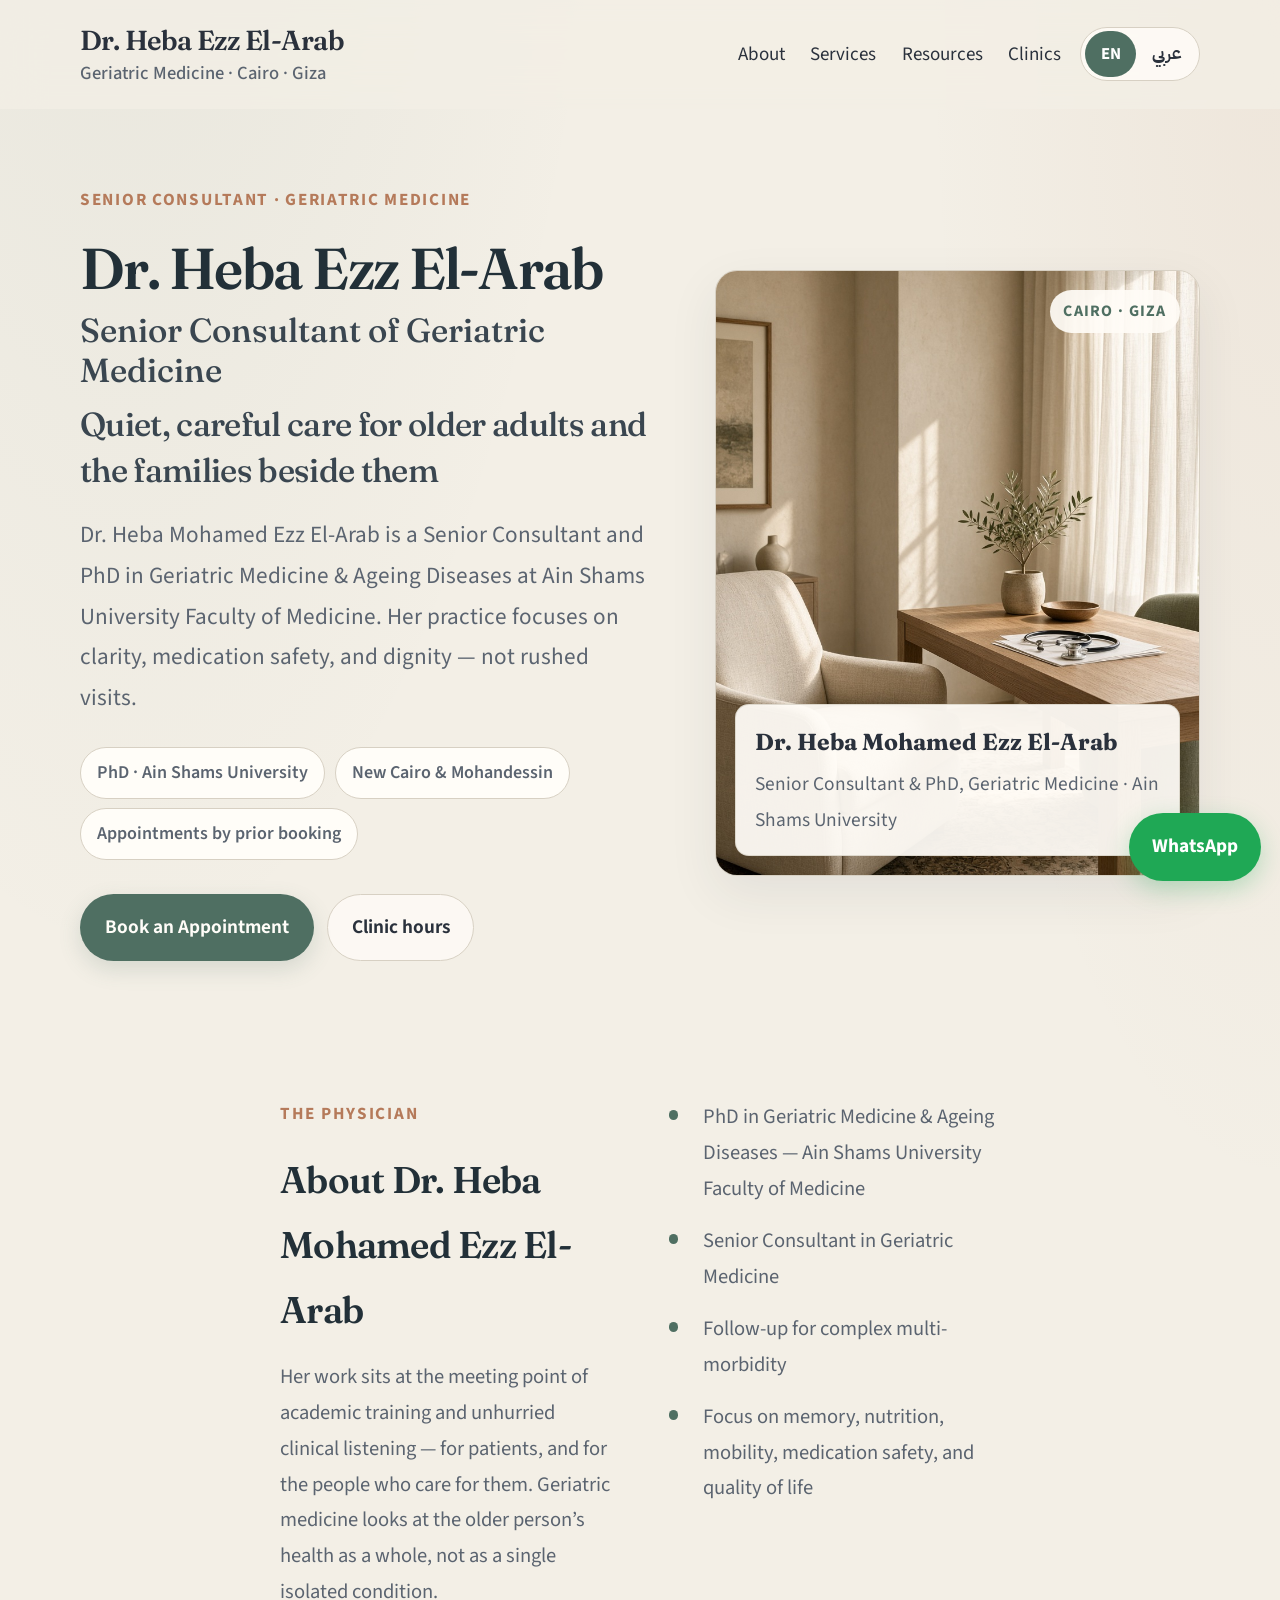
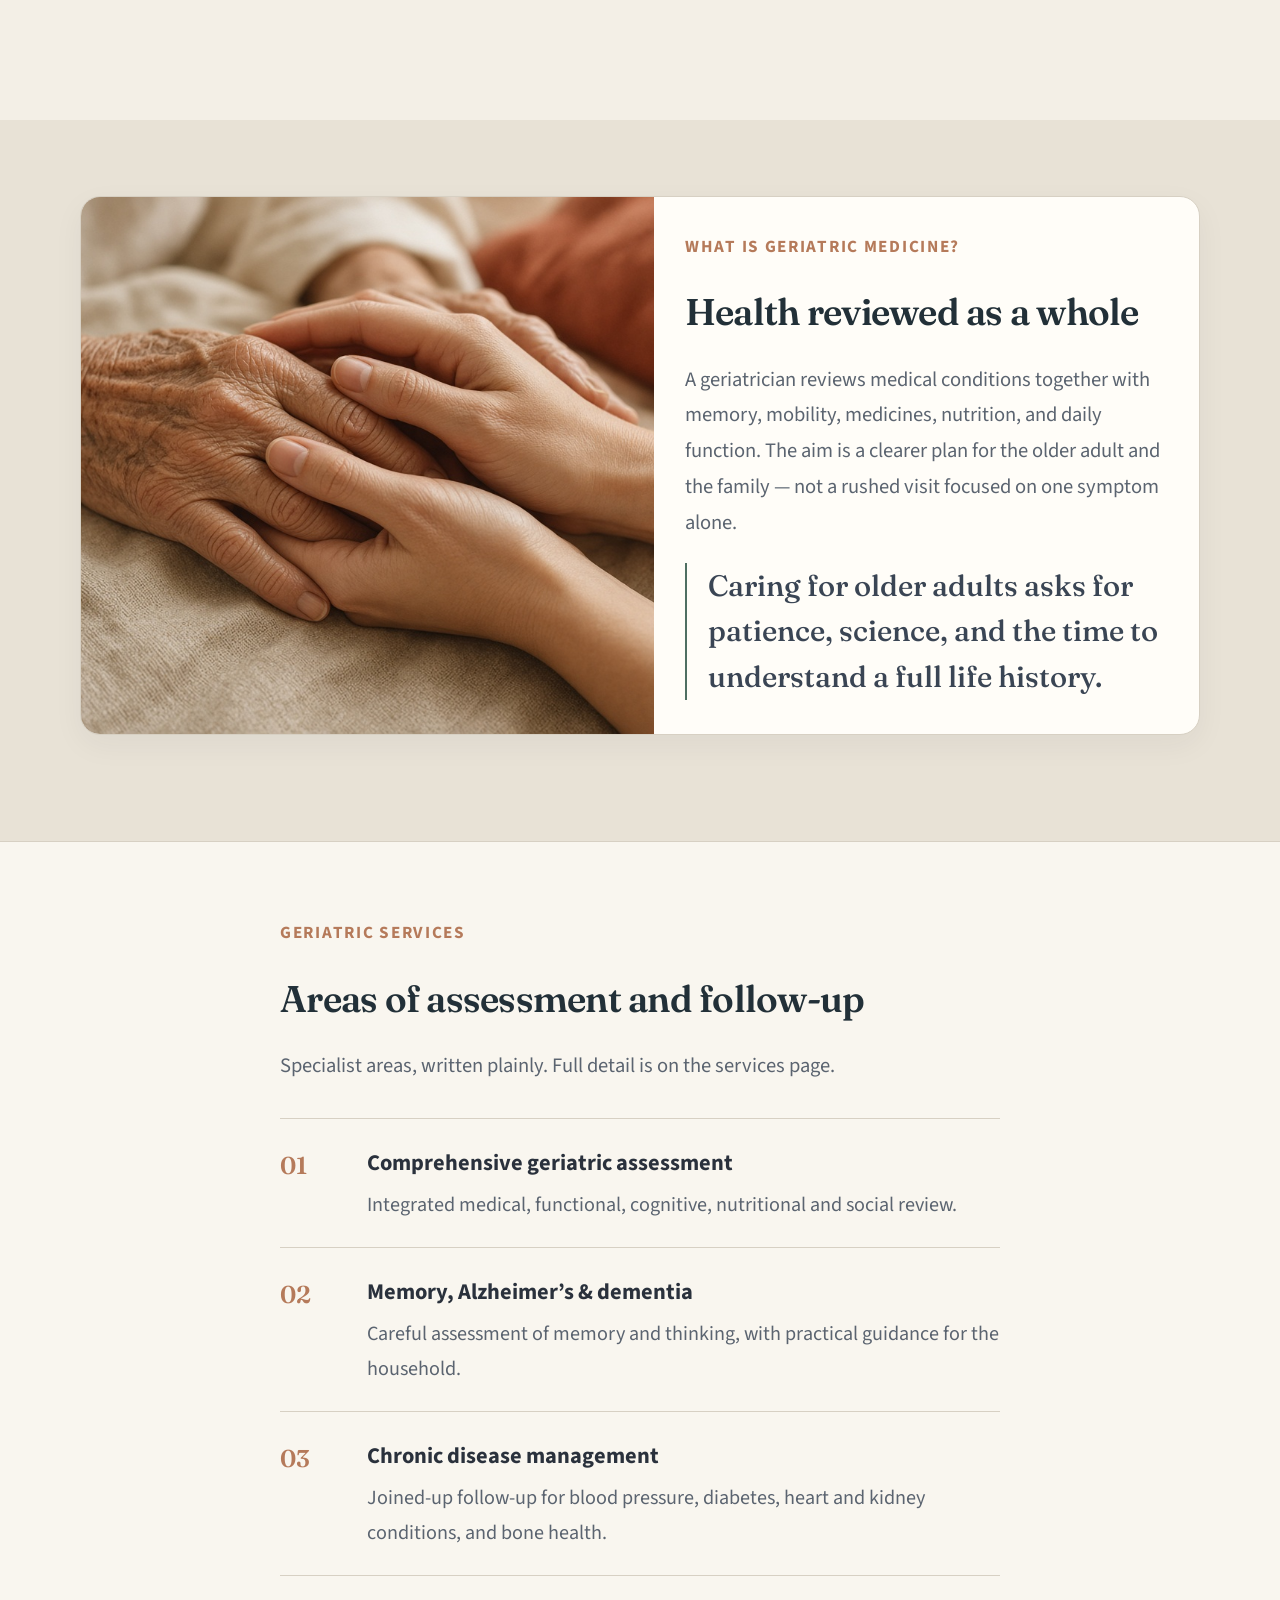
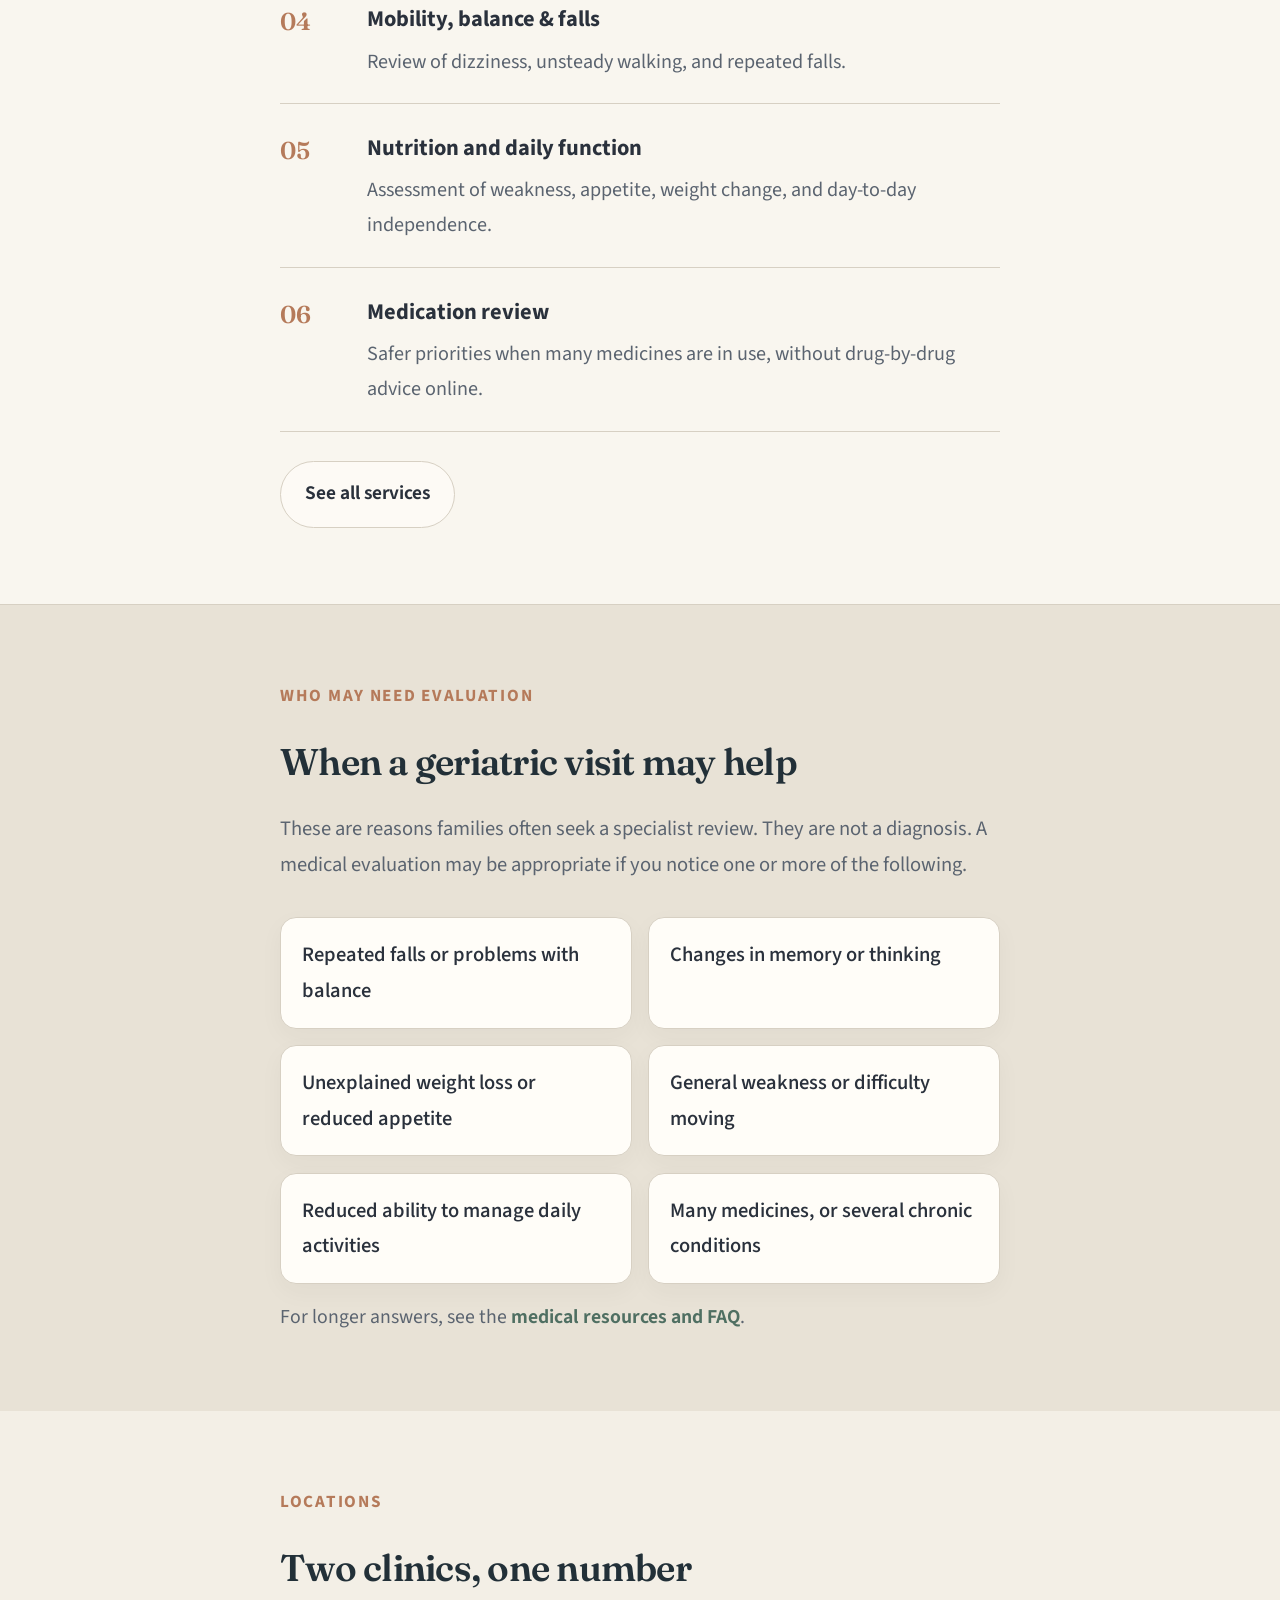
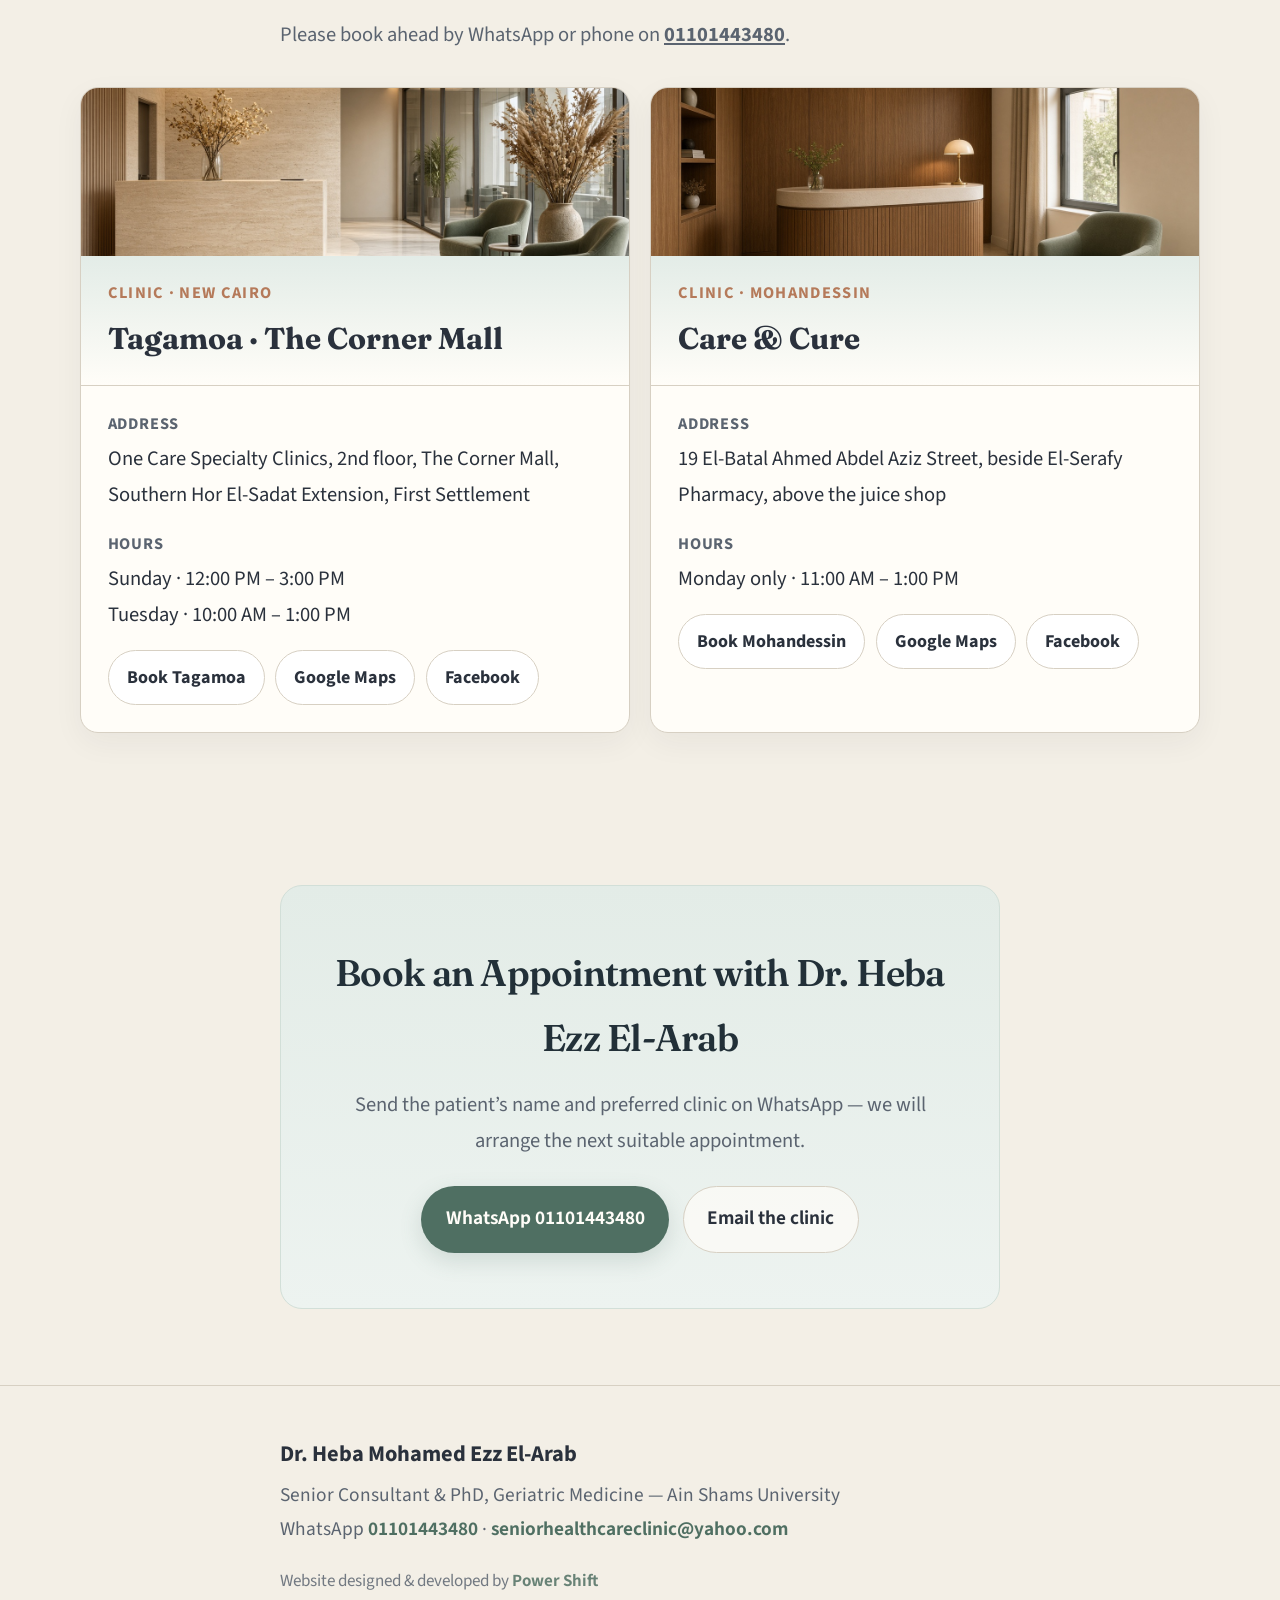
==== en/index.html @ 5fad713e "Publish the bilingual clinic site as six crawlable pages. Arabic and English now have separate URLs," ====
<!DOCTYPE html>
<html lang="en" dir="ltr">
<head>
  <meta charset="utf-8" />
  <meta name="viewport" content="width=device-width, initial-scale=1" />
  <meta name="theme-color" content="#F3EFE6" />
  <title>Dr. Heba Ezz El-Arab | Senior Consultant of Geriatric Medicine</title>
  <meta name="description" content="Dr. Heba Mohamed Ezz El-Arab, Senior Consultant and PhD in Geriatric Medicine, Ain Shams University. Appointments in New Cairo and Mohandessin." />
  <meta name="author" content="Dr. Heba Mohamed Ezz El-Arab" />
  <meta name="robots" content="index, follow, max-image-preview:large" />
  <link rel="canonical" href="https://www.drhebaezz.com/en/" />
  <link rel="alternate" hreflang="en" href="https://www.drhebaezz.com/en/" />
  <link rel="alternate" hreflang="ar" href="https://www.drhebaezz.com/ar/" />
  <link rel="alternate" hreflang="x-default" href="https://www.drhebaezz.com/ar/" />
  <link rel="icon" href="/favicon.svg" type="image/svg+xml" />
  <meta property="og:site_name" content="Dr. Heba Ezz El-Arab | Geriatric Medicine" />
  <meta property="og:title" content="Dr. Heba Ezz El-Arab | Senior Consultant of Geriatric Medicine" />
  <meta property="og:description" content="Senior Consultant of Geriatric Medicine. Clinics in New Cairo and Mohandessin. Book by WhatsApp." />
  <meta property="og:type" content="profile" />
  <meta property="og:url" content="https://www.drhebaezz.com/en/" />
  <meta property="og:image" content="https://www.drhebaezz.com/images/hero-consultation.jpg" />
  <meta property="og:image:alt" content="Consultation room, geriatric medicine clinic of Dr. Heba Ezz El-Arab" />
  <meta property="og:locale" content="en_GB" />
  <meta property="og:locale:alternate" content="ar_EG" />
  <meta name="twitter:card" content="summary_large_image" />
  <meta name="twitter:title" content="Dr. Heba Ezz El-Arab | Senior Consultant of Geriatric Medicine" />
  <meta name="twitter:description" content="Senior Consultant of Geriatric Medicine. Clinics in New Cairo and Mohandessin." />
  <meta name="twitter:image" content="https://www.drhebaezz.com/images/hero-consultation.jpg" />
  <link rel="preconnect" href="https://fonts.googleapis.com" />
  <link rel="preconnect" href="https://fonts.gstatic.com" crossorigin />
  <link href="https://fonts.googleapis.com/css2?family=Amiri:wght@400;700&family=Fraunces:opsz,wght@9..144,500;9..144,600&family=IBM+Plex+Sans+Arabic:wght@400;500;600;700&family=Source+Sans+3:wght@400;500;600;700&display=swap" rel="stylesheet" />
  <link rel="stylesheet" href="/css/styles.css" />
  <script type="application/ld+json">
  {
    "@context": "https://schema.org",
    "@graph": [
      {
        "@type": "WebSite",
        "@id": "https://www.drhebaezz.com/#website",
        "url": "https://www.drhebaezz.com/en/",
        "name": "Dr. Heba Mohamed Ezz El-Arab",
        "inLanguage": "en",
        "description": "Official website of Dr. Heba Mohamed Ezz El-Arab, Senior Consultant in Geriatric Medicine."
      },
      {
        "@type": ["Person", "Physician"],
        "@id": "https://www.drhebaezz.com/#physician",
        "url": "https://www.drhebaezz.com/en/",
        "name": "Dr. Heba Mohamed Ezz El-Arab",
        "alternateName": ["Dr. Heba Ezz El-Arab", "د. هبة محمد عز العرب"],
        "honorificPrefix": "Dr.",
        "jobTitle": "Senior Consultant in Geriatric Medicine",
        "medicalSpecialty": "http://schema.org/Geriatric",
        "description": "Senior Consultant and PhD in Geriatric Medicine and Ageing Diseases, Ain Shams University Faculty of Medicine.",
        "email": "seniorhealthcareclinic@yahoo.com",
        "telephone": "+201101443480",
        "image": "https://www.drhebaezz.com/images/hero-consultation.jpg",
        "sameAs": ["https://www.facebook.com/share/1HqYyXqe9i/"],
        "alumniOf": { "@type": "CollegeOrUniversity", "name": "Ain Shams University Faculty of Medicine" },
        "worksFor": { "@id": "https://www.drhebaezz.com/#clinic" }
      },
      {
        "@type": "MedicalClinic",
        "@id": "https://www.drhebaezz.com/#clinic",
        "url": "https://www.drhebaezz.com/en/",
        "name": "Dr. Heba Mohamed Ezz El-Arab — Geriatric Medicine",
        "medicalSpecialty": "http://schema.org/Geriatric",
        "email": "seniorhealthcareclinic@yahoo.com",
        "telephone": "+201101443480",
        "image": "https://www.drhebaezz.com/images/hero-consultation.jpg",
        "employee": { "@id": "https://www.drhebaezz.com/#physician" },
        "address": [
          {
            "@type": "PostalAddress",
            "streetAddress": "One Care Specialty Clinics, 2nd floor, The Corner Mall, Southern Hor El-Sadat Extension, First Settlement",
            "addressLocality": "New Cairo",
            "addressRegion": "Cairo",
            "addressCountry": "EG"
          },
          {
            "@type": "PostalAddress",
            "streetAddress": "19 El-Batal Ahmed Abdel Aziz Street",
            "addressLocality": "Mohandessin",
            "addressRegion": "Giza",
            "addressCountry": "EG"
          }
        ]
      }
    ]
  }
  </script>
</head>
<body>
  <a class="skip" href="#main">Skip to content</a>

  <header class="top">
    <div class="wrap top-inner">
      <a class="logo" href="/en/">
        <strong class="logo-en">Dr. Heba Ezz El-Arab</strong>
        <span class="logo-sub logo-sub-en">Geriatric Medicine · Cairo · Giza</span>
      </a>
      <nav class="nav" id="site-nav" aria-label="Primary">
        <a href="/en/#about">About</a>
        <a href="/en/services/">Services</a>
        <a href="/en/resources/">Resources</a>
        <a href="/en/#clinics">Clinics</a>
      </nav>
      <div class="header-tools">
        <div class="lang-switch" role="navigation" aria-label="Language">
          <a href="/en/" hreflang="en" aria-current="page">EN</a>
          <a href="/ar/" hreflang="ar">عربي</a>
        </div>
        <button class="nav-toggle" type="button" aria-expanded="false" aria-controls="site-nav" aria-label="Menu">
          <span></span>
        </button>
      </div>
    </div>
  </header>

  <main id="main">
    <section class="hero" id="top">
      <div class="wrap hero-grid">
        <div class="hero-copy">
          <p class="kicker">Senior Consultant · Geriatric Medicine</p>
          <h1>Dr. Heba Ezz El-Arab<span class="h1-sub">Senior Consultant of Geriatric Medicine</span></h1>
          <p class="hero-tagline">Quiet, careful care for older adults and the families beside them</p>
          <p class="lead">Dr. Heba Mohamed Ezz El-Arab is a Senior Consultant and PhD in Geriatric Medicine &amp; Ageing Diseases at Ain Shams University Faculty of Medicine. Her practice focuses on clarity, medication safety, and dignity — not rushed visits.</p>
          <ul class="hero-meta">
            <li>PhD · Ain Shams University</li>
            <li>New Cairo &amp; Mohandessin</li>
            <li>Appointments by prior booking</li>
          </ul>
          <div class="actions">
            <a class="btn btn-primary" href="https://wa.me/201101443480" target="_blank" rel="noopener">Book an Appointment</a>
            <a class="btn btn-secondary" href="/en/#clinics">Clinic hours</a>
          </div>
        </div>
        <figure class="hero-photo">
          <img src="/images/hero-consultation.jpg" width="900" height="1200" alt="Quiet consultation room at a geriatric medicine clinic" />
          <span class="photo-badge">Cairo · Giza</span>
          <figcaption>
            <strong>Dr. Heba Mohamed Ezz El-Arab</strong>
            <span>Senior Consultant &amp; PhD, Geriatric Medicine · Ain Shams University</span>
          </figcaption>
        </figure>
      </div>
    </section>

    <section id="about">
      <div class="narrow split">
        <div>
          <p class="kicker">The physician</p>
          <h2>About Dr. Heba Mohamed Ezz El-Arab</h2>
          <p class="intro">Her work sits at the meeting point of academic training and unhurried clinical listening — for patients, and for the people who care for them. Geriatric medicine looks at the older person’s health as a whole, not as a single isolated condition.</p>
        </div>
        <ul class="list-check">
          <li>PhD in Geriatric Medicine &amp; Ageing Diseases — Ain Shams University Faculty of Medicine</li>
          <li>Senior Consultant in Geriatric Medicine</li>
          <li>Follow-up for complex multi-morbidity</li>
          <li>Focus on memory, nutrition, mobility, medication safety, and quality of life</li>
        </ul>
      </div>
    </section>

    <section class="band" id="what-is">
      <div class="wrap">
        <div class="moment">
          <img src="/images/care-hands.jpg" width="1280" height="720" alt="An older adult’s hands held in care" />
          <div class="moment-copy">
            <p class="kicker">What is Geriatric Medicine?</p>
            <h2>Health reviewed as a whole</h2>
            <p class="intro">A geriatrician reviews medical conditions together with memory, mobility, medicines, nutrition, and daily function. The aim is a clearer plan for the older adult and the family — not a rushed visit focused on one symptom alone.</p>
            <p class="pull">Caring for older adults asks for patience, science, and the time to understand a full life history.</p>
          </div>
        </div>
      </div>
    </section>

    <section class="paper-band" id="services">
      <div class="narrow">
        <p class="kicker">Geriatric services</p>
        <h2>Areas of assessment and follow-up</h2>
        <p class="intro">Specialist areas, written plainly. Full detail is on the services page.</p>
        <div class="services">
          <a class="svc svc-link" href="/en/services/#assessment">
            <div class="svc-n">01</div>
            <div>
              <h3>Comprehensive geriatric assessment</h3>
              <p>Integrated medical, functional, cognitive, nutritional and social review.</p>
            </div>
          </a>
          <a class="svc svc-link" href="/en/services/#memory">
            <div class="svc-n">02</div>
            <div>
              <h3>Memory, Alzheimer’s &amp; dementia</h3>
              <p>Careful assessment of memory and thinking, with practical guidance for the household.</p>
            </div>
          </a>
          <a class="svc svc-link" href="/en/services/#chronic">
            <div class="svc-n">03</div>
            <div>
              <h3>Chronic disease management</h3>
              <p>Joined-up follow-up for blood pressure, diabetes, heart and kidney conditions, and bone health.</p>
            </div>
          </a>
          <a class="svc svc-link" href="/en/services/#falls">
            <div class="svc-n">04</div>
            <div>
              <h3>Mobility, balance &amp; falls</h3>
              <p>Review of dizziness, unsteady walking, and repeated falls.</p>
            </div>
          </a>
          <a class="svc svc-link" href="/en/services/#nutrition">
            <div class="svc-n">05</div>
            <div>
              <h3>Nutrition and daily function</h3>
              <p>Assessment of weakness, appetite, weight change, and day-to-day independence.</p>
            </div>
          </a>
          <a class="svc svc-link" href="/en/services/#medication">
            <div class="svc-n">06</div>
            <div>
              <h3>Medication review</h3>
              <p>Safer priorities when many medicines are in use, without drug-by-drug advice online.</p>
            </div>
          </a>
        </div>
        <div class="actions" style="margin-top:1.5rem">
          <a class="btn btn-secondary" href="/en/services/">See all services</a>
        </div>
      </div>
    </section>

    <section class="band" id="who">
      <div class="narrow">
        <p class="kicker">Who may need evaluation</p>
        <h2>When a geriatric visit may help</h2>
        <p class="intro">These are reasons families often seek a specialist review. They are not a diagnosis. A medical evaluation may be appropriate if you notice one or more of the following.</p>
        <div class="signs">
          <div class="sign">Repeated falls or problems with balance</div>
          <div class="sign">Changes in memory or thinking</div>
          <div class="sign">Unexplained weight loss or reduced appetite</div>
          <div class="sign">General weakness or difficulty moving</div>
          <div class="sign">Reduced ability to manage daily activities</div>
          <div class="sign">Many medicines, or several chronic conditions</div>
        </div>
        <p class="inline-note">For longer answers, see the <a href="/en/resources/">medical resources and FAQ</a>.</p>
      </div>
    </section>

    <section id="clinics">
      <div class="wrap">
        <div class="narrow" style="margin-bottom:1.75rem">
          <p class="kicker">Locations</p>
          <h2>Two clinics, one number</h2>
          <p class="intro">Please book ahead by WhatsApp or phone on <strong><a href="tel:+201101443480">01101443480</a></strong>.</p>
        </div>
        <div class="clinics">
          <article class="clinic">
            <div class="clinic-photo">
              <img src="/images/clinic-newcairo.jpg" width="1280" height="720" alt="New Cairo clinic interior" />
            </div>
            <div class="clinic-head">
              <p class="where">Clinic · New Cairo</p>
              <h3>Tagamoa · The Corner Mall</h3>
            </div>
            <div class="clinic-body">
              <p class="label">Address</p>
              <p class="val">One Care Specialty Clinics, 2nd floor, The Corner Mall, Southern Hor El-Sadat Extension, First Settlement</p>
              <p class="label">Hours</p>
              <p class="val">Sunday · 12:00 PM – 3:00 PM<br>Tuesday · 10:00 AM – 1:00 PM</p>
              <div class="clinic-links">
                <a href="https://wa.me/201101443480?text=Hello%20Dr.%20Heba%2C%20I%20would%20like%20to%20book%20at%20the%20Tagamoa%20clinic." target="_blank" rel="noopener">Book Tagamoa</a>
                <a href="https://maps.app.goo.gl/hovAf8HHcQadCJvp6?g_st=awb" target="_blank" rel="noopener">Google Maps</a>
                <a href="https://www.facebook.com/share/1HqYyXqe9i/" target="_blank" rel="noopener">Facebook</a>
              </div>
            </div>
          </article>
          <article class="clinic">
            <div class="clinic-photo">
              <img src="/images/clinic-mohandessin.jpg" width="1280" height="720" alt="Mohandessin clinic interior" />
            </div>
            <div class="clinic-head">
              <p class="where">Clinic · Mohandessin</p>
              <h3>Care &amp; Cure</h3>
            </div>
            <div class="clinic-body">
              <p class="label">Address</p>
              <p class="val">19 El-Batal Ahmed Abdel Aziz Street, beside El-Serafy Pharmacy, above the juice shop</p>
              <p class="label">Hours</p>
              <p class="val">Monday only · 11:00 AM – 1:00 PM</p>
              <div class="clinic-links">
                <a href="https://wa.me/201101443480?text=Hello%20Dr.%20Heba%2C%20I%20would%20like%20to%20book%20at%20the%20Mohandessin%20clinic." target="_blank" rel="noopener">Book Mohandessin</a>
                <a href="https://maps.app.goo.gl/E9ochEvF8QmbEfkg7?g_st=awb" target="_blank" rel="noopener">Google Maps</a>
                <a href="https://www.facebook.com/share/1HqYyXqe9i/" target="_blank" rel="noopener">Facebook</a>
              </div>
            </div>
          </article>
        </div>
      </div>
    </section>

    <section>
      <div class="narrow">
        <div class="cta">
          <h2>Book an Appointment with Dr. Heba Ezz El-Arab</h2>
          <p>Send the patient’s name and preferred clinic on WhatsApp — we will arrange the next suitable appointment.</p>
          <div class="actions">
            <a class="btn btn-primary" href="https://wa.me/201101443480" target="_blank" rel="noopener">WhatsApp 01101443480</a>
            <a class="btn btn-secondary" href="mailto:seniorhealthcareclinic@yahoo.com">Email the clinic</a>
          </div>
        </div>
      </div>
    </section>
  </main>

  <footer class="footer">
    <div class="narrow">
      <strong>Dr. Heba Mohamed Ezz El-Arab</strong>
      <span>Senior Consultant &amp; PhD, Geriatric Medicine — Ain Shams University</span><br />
      WhatsApp <a href="tel:+201101443480">01101443480</a>
      · <a href="mailto:seniorhealthcareclinic@yahoo.com">seniorhealthcareclinic@yahoo.com</a>
      <p class="ps">Website designed &amp; developed by <a href="https://www.powershift.space" target="_blank" rel="noopener">Power Shift</a></p>
    </div>
  </footer>

  <a class="wa" href="https://wa.me/201101443480" target="_blank" rel="noopener">WhatsApp</a>
  <script src="/js/site.js"></script>
</body>
</html>
---- css/styles.css ----
:root {
  --bg: #f3efe6;
  --bg-2: #e8e2d6;
  --paper: #fffdf8;
  --ink: #2a313c;
  --muted: #5b6470;
  --line: #d7d0c3;
  --accent: #4f6f62;
  --accent-deep: #3d5850;
  --accent-soft: #e3ece7;
  --warm: #b57a5a;
  --warm-soft: #f3e6dc;
  --shadow: 0 18px 50px rgba(42, 49, 60, 0.08);
  --max: 720px;
  --wide: 1120px;
  --font: "Source Sans 3", "IBM Plex Sans Arabic", system-ui, sans-serif;
  --serif: "Fraunces", "Amiri", Georgia, serif;
  --radius: 22px;
}

html[lang="ar"] {
  --font: "IBM Plex Sans Arabic", "Source Sans 3", system-ui, sans-serif;
  --serif: "Amiri", "Fraunces", Georgia, serif;
}

*,
*::before,
*::after { box-sizing: border-box; }

html {
  scroll-behavior: smooth;
  scroll-padding-top: 108px;
  font-size: 118.75%;
}

@media (prefers-reduced-motion: reduce) {
  html { scroll-behavior: auto; }
  *, *::before, *::after {
    animation: none !important;
    transition: none !important;
  }
}

:focus-visible {
  outline: 3px solid var(--warm);
  outline-offset: 3px;
}

body {
  margin: 0;
  font-family: var(--font);
  color: var(--ink);
  background:
    radial-gradient(ellipse 80% 50% at 10% -10%, rgba(79, 111, 98, 0.09), transparent 50%),
    radial-gradient(ellipse 60% 40% at 100% 0%, rgba(181, 122, 90, 0.08), transparent 46%),
    var(--bg);
  line-height: 1.75;
  font-size: 1.08rem;
  -webkit-font-smoothing: antialiased;
}

html[dir="rtl"] body { text-align: right; }

a { color: inherit; }
img { max-width: 100%; display: block; }
button, summary { font: inherit; }

.skip {
  position: absolute;
  inset-inline-start: 1rem;
  top: -4rem;
  z-index: 80;
  background: var(--accent);
  color: var(--paper);
  padding: 0.7rem 1rem;
  border-radius: 999px;
  text-decoration: none;
}
.skip:focus { top: 1rem; }

.wrap {
  width: min(var(--wide), calc(100% - 2.5rem));
  margin-inline: auto;
}
.narrow {
  width: min(var(--max), calc(100% - 2.5rem));
  margin-inline: auto;
}

html[dir="ltr"] .t-ar,
html[dir="rtl"] .t-en { display: none !important; }

.top {
  position: sticky;
  top: 0;
  z-index: 40;
  background: rgba(243, 239, 230, 0.78);
  backdrop-filter: blur(20px) saturate(1.2);
  border-bottom: 1px solid transparent;
  transition: background 0.25s ease, border-color 0.25s ease, box-shadow 0.25s ease;
}
.top.is-scrolled {
  background: rgba(243, 239, 230, 0.94);
  border-bottom-color: rgba(79, 111, 98, 0.16);
  box-shadow: 0 10px 30px rgba(42, 49, 60, 0.06);
}

.top-inner {
  display: flex;
  align-items: center;
  gap: 1rem;
  min-height: 5.7rem;
  padding-block: 0.7rem;
}

.logo {
  display: flex;
  flex-direction: column;
  justify-content: center;
  align-items: flex-start;
  gap: 0.08rem;
  text-decoration: none;
  min-width: 0;
  flex: 1 1 auto;
  line-height: 1.2;
  text-align: start;
}

.logo-en,
.logo-ar,
.logo-sub {
  display: block;
  white-space: nowrap;
  overflow: hidden;
  text-overflow: ellipsis;
  max-width: 100%;
}

.logo-en {
  order: 1;
  font-family: "Fraunces", Georgia, serif;
  font-size: clamp(1.16rem, 2.15vw, 1.52rem);
  font-weight: 600;
  letter-spacing: -0.02em;
  color: var(--ink);
}

.logo-ar {
  order: 2;
  font-family: "Amiri", Georgia, serif;
  font-size: clamp(1.26rem, 2.35vw, 1.66rem);
  font-weight: 700;
  letter-spacing: 0;
  line-height: 1.35;
  color: var(--ink);
}

.logo-sub {
  color: var(--muted);
  font-weight: 500;
}

.logo-sub-en {
  order: 3;
  font-family: "Source Sans 3", system-ui, sans-serif;
  font-size: clamp(0.84rem, 1.45vw, 0.98rem);
  margin-top: 0.18rem;
}

.logo-sub-ar {
  order: 4;
  font-family: "IBM Plex Sans Arabic", "Source Sans 3", system-ui, sans-serif;
  font-size: clamp(0.88rem, 1.5vw, 1.02rem);
  line-height: 1.45;
}

.nav {
  display: flex;
  align-items: center;
  gap: 1.35rem;
  margin-inline-start: auto;
}

.nav a {
  position: relative;
  text-decoration: none;
  font-size: 1rem;
  padding-block: 0.2rem;
  transition: color 0.22s ease;
}
.nav a::after {
  content: "";
  position: absolute;
  inset-inline: 0;
  bottom: -0.35rem;
  height: 2px;
  background: var(--accent);
  transform: scaleX(0);
  transform-origin: center;
  transition: transform 0.22s ease;
}
.nav a:hover,
.nav a:focus-visible { color: var(--ink); }
.nav a:hover::after,
.nav a:focus-visible::after { transform: scaleX(1); }

.header-tools {
  display: flex;
  align-items: center;
  gap: 0.65rem;
  flex-shrink: 0;
}

.lang-switch {
  display: flex;
  gap: 0.15rem;
  padding: 0.18rem;
  border: 1px solid var(--line);
  background: rgba(255, 253, 248, 0.8);
  border-radius: 999px;
}

.lang-switch a,
.lang-switch button {
  border: 0;
  background: transparent;
  color: var(--ink);
  border-radius: 999px;
  min-width: 2.7rem;
  min-height: 2.4rem;
  padding: 0.35rem 0.7rem;
  font-weight: 700;
  font-size: 0.88rem;
  cursor: pointer;
  text-decoration: none;
  display: inline-flex;
  align-items: center;
  justify-content: center;
  transition: background 0.2s ease, color 0.2s ease, transform 0.2s ease;
}

.lang-switch a[aria-current="page"],
.lang-switch button[aria-pressed="true"] {
  background: var(--accent);
  color: white;
}

.nav a.is-current { color: var(--accent-deep); }
.nav a.is-current::after { transform: scaleX(1); }

.book,
.btn {
  display: inline-flex;
  align-items: center;
  justify-content: center;
  text-decoration: none;
  font-weight: 650;
  font-size: 1.02rem;
  padding: 0.82rem 1.25rem;
  border-radius: 999px;
  border: 1px solid transparent;
  min-height: 48px;
  transition: transform 0.22s ease, background 0.22s ease, box-shadow 0.22s ease, border-color 0.22s ease;
}

.book,
.btn-primary {
  background: var(--accent);
  color: var(--paper);
  box-shadow: 0 8px 22px rgba(79, 111, 98, 0.18);
}
.book:hover,
.btn-primary:hover {
  background: var(--accent-deep);
  transform: translateY(-2px);
  box-shadow: 0 12px 28px rgba(79, 111, 98, 0.22);
}

.btn-secondary {
  background: rgba(255, 253, 248, 0.7);
  color: var(--ink);
  border-color: var(--line);
}
.btn-secondary:hover {
  border-color: var(--accent);
  transform: translateY(-2px);
}

.nav-toggle {
  display: none;
  width: 2.5rem;
  height: 2.5rem;
  border: 1px solid var(--line);
  border-radius: 10px;
  background: var(--paper);
  cursor: pointer;
  padding: 0;
}
.nav-toggle span,
.nav-toggle span::before,
.nav-toggle span::after {
  display: block;
  width: 1.05rem;
  height: 2px;
  background: var(--ink);
  margin-inline: auto;
  position: relative;
}
.nav-toggle span::before,
.nav-toggle span::after {
  content: "";
  position: absolute;
  inset-inline-start: 0;
}
.nav-toggle span::before { top: -6px; }
.nav-toggle span::after { top: 6px; }

.hero { padding: 4rem 0 3.25rem; }

.hero-grid {
  display: grid;
  gap: 2.5rem;
  align-items: center;
}

@media (min-width: 920px) {
  .hero-grid { grid-template-columns: 1.08fr 0.92fr; gap: 3.5rem; }
}

.kicker {
  font-size: 0.9rem;
  letter-spacing: 0.1em;
  text-transform: uppercase;
  color: var(--warm);
  font-weight: 700;
  margin: 0 0 1rem;
}

html[lang="ar"] .kicker {
  letter-spacing: 0.04em;
  font-size: 1.02rem;
}

.hero h1 {
  font-family: var(--serif);
  font-size: clamp(2.2rem, 4.5vw, 3.25rem);
  font-weight: 600;
  line-height: 1.2;
  letter-spacing: -0.03em;
  margin: 0 0 0.55rem;
  color: #223038;
}

html[lang="ar"] .hero h1 {
  letter-spacing: 0;
  line-height: 1.35;
}

.h1-sub {
  display: block;
  margin-top: 0.35rem;
  font-size: 0.58em;
  font-weight: 500;
  letter-spacing: 0;
  color: #3a4650;
}

.page-hero { padding: 2.4rem 0 1.4rem; }
.page-hero h1 { margin-bottom: 0.85rem; }
.crumbs {
  font-size: 0.95rem;
  color: var(--muted);
  margin: 0 0 1.1rem;
}
.crumbs a {
  color: var(--accent);
  font-weight: 650;
  text-decoration: none;
}
.crumbs span { color: var(--ink); }

.service-block {
  padding: 2.1rem 0;
  border-bottom: 1px solid var(--line);
}
.service-block:last-of-type { border-bottom: 0; }
.service-block h2 {
  font-size: clamp(1.45rem, 2.4vw, 1.95rem);
}
.service-block .actions { margin-top: 1.15rem; }
.inline-note {
  margin: 0.85rem 0 0;
  color: var(--muted);
  font-size: 1.04rem;
}
.inline-note a {
  color: var(--accent);
  font-weight: 650;
  text-decoration: none;
}

.svc-link {
  text-decoration: none;
  color: inherit;
}
.svc-link:hover h3 { color: var(--accent-deep); }

.hero-tagline {
  font-family: var(--serif);
  font-size: clamp(1.35rem, 2.6vw, 1.75rem);
  font-weight: 500;
  line-height: 1.4;
  letter-spacing: -0.02em;
  margin: 0 0 1.15rem;
  color: #3a4650;
}

html[lang="ar"] .hero-tagline {
  letter-spacing: 0;
  line-height: 1.5;
}

.visually-hidden {
  position: absolute;
  width: 1px;
  height: 1px;
  padding: 0;
  margin: -1px;
  overflow: hidden;
  clip: rect(0, 0, 0, 0);
  white-space: nowrap;
  border: 0;
}

.lead {
  font-size: 1.22rem;
  color: var(--muted);
  margin: 0 0 1.5rem;
  font-weight: 400;
  max-width: 40rem;
}

.hero-meta {
  display: flex;
  flex-wrap: wrap;
  gap: 0.5rem;
  margin: 0 0 1.8rem;
  padding: 0;
  list-style: none;
}

.hero-meta li {
  font-size: 0.95rem;
  color: var(--muted);
  background: var(--paper);
  border: 1px solid var(--line);
  padding: 0.48rem 0.85rem;
  border-radius: 999px;
  font-weight: 600;
}

.actions { display: flex; flex-wrap: wrap; gap: 0.7rem; }

.hero-photo {
  position: relative;
  margin: 0;
  border-radius: var(--radius);
  overflow: hidden;
  border: 1px solid var(--line);
  box-shadow: var(--shadow);
  aspect-ratio: 4 / 5;
  background: var(--bg-2);
}
.hero-photo img {
  width: 100%;
  height: 100%;
  object-fit: cover;
  transform: scale(1.02);
  transition: transform 1.1s ease;
}
.hero-photo:hover img { transform: scale(1.07); }
.photo-badge {
  position: absolute;
  top: 1rem;
  inset-inline-end: 1rem;
  font-size: 0.84rem;
  letter-spacing: 0.08em;
  text-transform: uppercase;
  background: rgba(255, 252, 247, 0.92);
  color: var(--accent);
  border-radius: 999px;
  padding: 0.4rem 0.7rem;
  font-weight: 700;
}
html[lang="ar"] .photo-badge { letter-spacing: 0.02em; }
.hero-photo figcaption {
  position: absolute;
  inset-inline: 1rem;
  bottom: 1rem;
  background: rgba(255, 252, 247, 0.94);
  border: 1px solid rgba(216, 210, 198, 0.8);
  border-radius: 14px;
  padding: 0.9rem 1rem;
}
.hero-photo figcaption strong {
  display: block;
  font-family: var(--serif);
  font-size: 1.22rem;
  margin-bottom: 0.2rem;
}
.hero-photo figcaption span {
  color: var(--muted);
  font-size: 1.02rem;
}

.moment {
  display: grid;
  gap: 0;
  border-radius: 20px;
  overflow: hidden;
  border: 1px solid var(--line);
  background: var(--paper);
  margin-bottom: 1.6rem;
  box-shadow: 0 10px 30px rgba(42, 49, 60, 0.05);
}
@media (min-width: 800px) {
  .moment { grid-template-columns: 1.05fr 1fr; }
}
.moment img {
  width: 100%;
  height: 100%;
  object-fit: cover;
  min-height: 280px;
  transition: transform 1.1s ease;
}
.moment:hover img { transform: scale(1.04); }
.moment-copy {
  padding: 1.8rem 1.65rem;
  display: flex;
  flex-direction: column;
  justify-content: center;
}
.moment-copy .intro { margin-bottom: 0; }
.moment-copy .pull { margin-top: 1.15rem; }

.clinic-photo {
  height: 168px;
  overflow: hidden;
  background: var(--bg-2);
}
.clinic-photo img {
  width: 100%;
  height: 100%;
  object-fit: cover;
  transition: transform 0.8s ease;
}
.clinic:hover .clinic-photo img { transform: scale(1.06); }

section { padding: 4rem 0; }
.band { background: var(--bg-2); }
.paper-band {
  background: rgba(255, 253, 248, 0.55);
  border-block: 1px solid var(--line);
}

h2 {
  font-family: var(--serif);
  font-size: clamp(1.78rem, 2.9vw, 2.35rem);
  font-weight: 600;
  letter-spacing: -0.02em;
  margin: 0 0 0.85rem;
  color: #223038;
}

html[lang="ar"] h2 { letter-spacing: 0; line-height: 1.4; }

.intro {
  color: var(--muted);
  max-width: 38rem;
  margin: 0 0 1.8rem;
}

.pull {
  font-family: var(--serif);
  font-size: clamp(1.32rem, 2.3vw, 1.68rem);
  line-height: 1.55;
  color: #3a4554;
  margin: 1.4rem 0 0;
  padding-inline-start: 1.1rem;
  border-inline-start: 2px solid var(--accent);
  font-weight: 500;
}

.split {
  display: grid;
  gap: 2rem;
}
@media (min-width: 800px) {
  .split {
    grid-template-columns: 1fr 1fr;
    gap: 3rem;
    align-items: start;
  }
}

.list-check {
  list-style: none;
  margin: 0;
  padding: 0;
  display: grid;
  gap: 0.85rem;
}
.list-check li {
  display: grid;
  grid-template-columns: 1.1rem 1fr;
  gap: 0.7rem;
  color: var(--muted);
}
.list-check li::before {
  content: "";
  width: 0.5rem;
  height: 0.5rem;
  margin-top: 0.6rem;
  border-radius: 50%;
  background: var(--accent);
}

.signs {
  display: grid;
  gap: 0.85rem;
  margin-top: 1.75rem;
}
@media (min-width: 720px) {
  .signs { grid-template-columns: 1fr 1fr; }
}

.sign {
  background: var(--paper);
  border: 1px solid var(--line);
  border-radius: 16px;
  padding: 1rem 1.1rem;
  color: var(--ink);
  font-size: 1.08rem;
  font-weight: 550;
  box-shadow: 0 8px 24px rgba(42, 49, 60, 0.04);
  transition: transform 0.25s ease, border-color 0.25s ease, box-shadow 0.25s ease;
}
.sign:hover {
  transform: translateY(-3px);
  border-color: rgba(79, 111, 98, 0.35);
  box-shadow: 0 14px 32px rgba(42, 49, 60, 0.08);
}

.services { display: grid; gap: 0; border-top: 1px solid var(--line); }
.svc {
  display: grid;
  gap: 0.3rem;
  padding: 1.3rem 0;
  border-bottom: 1px solid var(--line);
  transition: padding-inline-start 0.25s ease;
}
@media (min-width: 700px) {
  .svc { grid-template-columns: 3.4rem 1fr; gap: 1.2rem; align-items: start; }
}
.svc:hover { padding-inline-start: 0.4rem; }
.svc-n {
  font-family: var(--serif);
  color: var(--warm);
  font-size: 1.28rem;
  font-weight: 600;
}
.svc h3 {
  margin: 0 0 0.2rem;
  font-size: 1.18rem;
  font-family: var(--font);
}
.svc p {
  margin: 0;
  color: var(--muted);
  font-size: 1.06rem;
}

.clinics {
  display: grid;
  gap: 1.1rem;
}
@media (min-width: 800px) {
  .clinics { grid-template-columns: 1fr 1fr; }
}

.clinic {
  background: var(--paper);
  border: 1px solid var(--line);
  border-radius: 18px;
  overflow: hidden;
  box-shadow: 0 10px 30px rgba(42, 49, 60, 0.05);
  transition: transform 0.3s ease, box-shadow 0.3s ease;
}
.clinic:hover {
  transform: translateY(-4px);
  box-shadow: 0 18px 40px rgba(42, 49, 60, 0.1);
}

.clinic-head {
  padding: 1.2rem 1.4rem 1rem;
  background:
    linear-gradient(180deg, var(--accent-soft), rgba(255, 253, 248, 0));
  border-bottom: 1px solid var(--line);
}

.clinic .where {
  font-size: 0.86rem;
  letter-spacing: 0.08em;
  text-transform: uppercase;
  color: var(--warm);
  font-weight: 700;
  margin: 0 0 0.3rem;
}
html[lang="ar"] .clinic .where { letter-spacing: 0.02em; }

.clinic h3 {
  font-family: var(--serif);
  font-size: 1.58rem;
  margin: 0;
}

.clinic-body { padding: 1.25rem 1.4rem 1.45rem; }
.clinic .label {
  font-size: 0.86rem;
  color: var(--muted);
  margin: 0 0 0.15rem;
  text-transform: uppercase;
  letter-spacing: 0.05em;
  font-weight: 700;
}
html[lang="ar"] .clinic .label { letter-spacing: 0.02em; }
.clinic .val {
  margin: 0 0 0.9rem;
  font-size: 1.08rem;
}

.clinic-links {
  display: flex;
  flex-wrap: wrap;
  gap: 0.55rem;
}
.clinic-links a {
  display: inline-flex;
  align-items: center;
  justify-content: center;
  gap: 0.4rem;
  min-height: 48px;
  padding: 0.55rem 0.95rem;
  border: 1px solid var(--line);
  border-radius: 999px;
  background: #fff;
  color: var(--ink);
  font-size: 0.95rem;
  font-weight: 700;
  text-decoration: none;
  transition: transform 0.2s ease, border-color 0.2s ease, background 0.2s ease;
}
.clinic-links a:hover {
  border-color: var(--accent);
  transform: translateY(-1px);
  background: var(--accent-soft);
}

.reasons {
  display: grid;
  gap: 1.35rem;
}
@media (min-width: 800px) {
  .reasons { grid-template-columns: 1fr 1fr; gap: 1.6rem 2.4rem; }
}
.reason {
  padding: 0.2rem 0;
  transition: transform 0.25s ease;
}
.reason:hover { transform: translateX(4px); }
html[dir="rtl"] .reason:hover { transform: translateX(-4px); }
.reason h3 { margin: 0 0 0.3rem; font-size: 1.16rem; }
.reason p { margin: 0; color: var(--muted); font-size: 1.06rem; }

.faq { display: grid; gap: 0.55rem; }
.faq details {
  background: var(--paper);
  border: 1px solid var(--line);
  border-radius: 14px;
  transition: border-color 0.2s ease, box-shadow 0.2s ease;
}
.faq details[open] {
  border-color: rgba(79, 111, 98, 0.35);
  box-shadow: 0 10px 24px rgba(42, 49, 60, 0.05);
}
.faq summary {
  cursor: pointer;
  list-style: none;
  padding: 1.05rem 1.15rem;
  font-weight: 650;
  font-size: 1.08rem;
  display: flex;
  justify-content: space-between;
  gap: 1rem;
  min-height: 48px;
  align-items: center;
  transition: color 0.2s ease;
}
.faq summary::-webkit-details-marker { display: none; }
.faq summary::after {
  content: "+";
  color: var(--accent);
  font-weight: 400;
  transition: transform 0.25s ease;
}
.faq details[open] summary::after {
  content: "–";
  transform: rotate(180deg);
}
.faq .a {
  padding: 0 1.15rem 1.15rem;
  color: var(--muted);
  font-size: 1.06rem;
}

.cta {
  text-align: center;
  padding: 2.9rem 1.5rem;
  background: linear-gradient(180deg, var(--accent-soft), #edf3f0);
  border-radius: 22px;
  border: 1px solid #d2dfd8;
}
.cta .actions { justify-content: center; }
.cta p {
  margin: 0 auto 1.4rem;
  color: var(--muted);
  max-width: 32rem;
}

.footer {
  padding: 2.6rem 0 6rem;
  border-top: 1px solid var(--line);
  color: var(--muted);
  font-size: 1.02rem;
}
.footer strong {
  color: var(--ink);
  display: block;
  margin-bottom: 0.25rem;
  font-size: 1.18rem;
}
.footer a { color: var(--accent); font-weight: 650; text-decoration: none; }
.footer .ps { margin-top: 1rem; font-size: 0.9rem; opacity: 0.85; }

.wa {
  position: fixed;
  inset-inline-end: 1rem;
  bottom: calc(1rem + env(safe-area-inset-bottom));
  z-index: 30;
  background: #1fa855;
  color: #fff;
  text-decoration: none;
  font-weight: 700;
  font-size: 1.02rem;
  padding: 0.9rem 1.2rem;
  border-radius: 999px;
  box-shadow: 0 8px 24px rgba(31, 168, 85, 0.28);
  transition: transform 0.22s ease, box-shadow 0.22s ease;
  animation: wa-soft 3s ease-in-out infinite;
}
.wa:hover {
  transform: translateY(-3px);
  box-shadow: 0 14px 28px rgba(31, 168, 85, 0.38);
}

@media (max-width: 860px) {
  .header-tools { gap: 0.4rem; }
  .lang-switch { padding: 0.12rem; }
  .lang-switch a,
  .lang-switch button {
    min-width: 2.35rem;
    min-height: 2.2rem;
    padding: 0.28rem 0.48rem;
    font-size: 0.82rem;
  }
  .nav-toggle {
    width: 2.3rem;
    height: 2.3rem;
  }
  .nav-toggle { display: grid; place-items: center; }
  .nav {
    display: none;
    position: absolute;
    inset-inline: 0;
    top: 100%;
    background: rgba(243, 239, 230, 0.98);
    border-bottom: 1px solid var(--line);
    padding: 0.6rem 1.25rem 1rem;
    flex-direction: column;
    align-items: stretch;
    gap: 0;
  }
  .nav.is-open { display: flex; }
  .nav a {
    padding: 0.75rem 0;
    border-bottom: 1px solid var(--line);
  }
  .top { position: sticky; }
  .top-inner { position: relative; }
  .header-tools { margin-inline-start: auto; }
  .hero { padding: 2.3rem 0 2rem; }
  .wrap, .narrow { width: min(100% - 1.35rem, var(--wide)); }
  .clinic-links { display: grid; grid-template-columns: 1fr 1fr; }
}

@media (max-width: 520px) {
  .logo-en { font-size: 1.02rem; }
  .logo-ar { font-size: 1.12rem; }
  .logo-sub-en { font-size: 0.76rem; }
  .logo-sub-ar { font-size: 0.8rem; }
  .actions .btn { width: 100%; }
  .clinic-links { grid-template-columns: 1fr; }
  .signs { grid-template-columns: 1fr; }
}

@keyframes rise {
  from { opacity: 0; transform: translateY(12px); }
  to { opacity: 1; transform: none; }
}
@keyframes wa-soft {
  0%, 100% { box-shadow: 0 8px 24px rgba(31, 168, 85, 0.28); }
  50% { box-shadow: 0 8px 28px rgba(31, 168, 85, 0.42); }
}

.hero-copy > * {
  animation: rise 0.5s cubic-bezier(0.22, 1, 0.36, 1) both;
}
.hero-copy > *:nth-child(1) { animation-delay: 0.02s; }
.hero-copy > *:nth-child(2) { animation-delay: 0.06s; }
.hero-copy > *:nth-child(3) { animation-delay: 0.1s; }
.hero-copy > *:nth-child(4) { animation-delay: 0.14s; }
.hero-copy > *:nth-child(5) { animation-delay: 0.18s; }
.hero-photo { animation: rise 0.55s 0.08s cubic-bezier(0.22, 1, 0.36, 1) both; }

.reveal {
  opacity: 0;
  transform: translateY(14px);
  transition: opacity 0.5s cubic-bezier(0.22, 1, 0.36, 1), transform 0.5s cubic-bezier(0.22, 1, 0.36, 1);
}
.reveal.is-in {
  opacity: 1;
  transform: none;
}
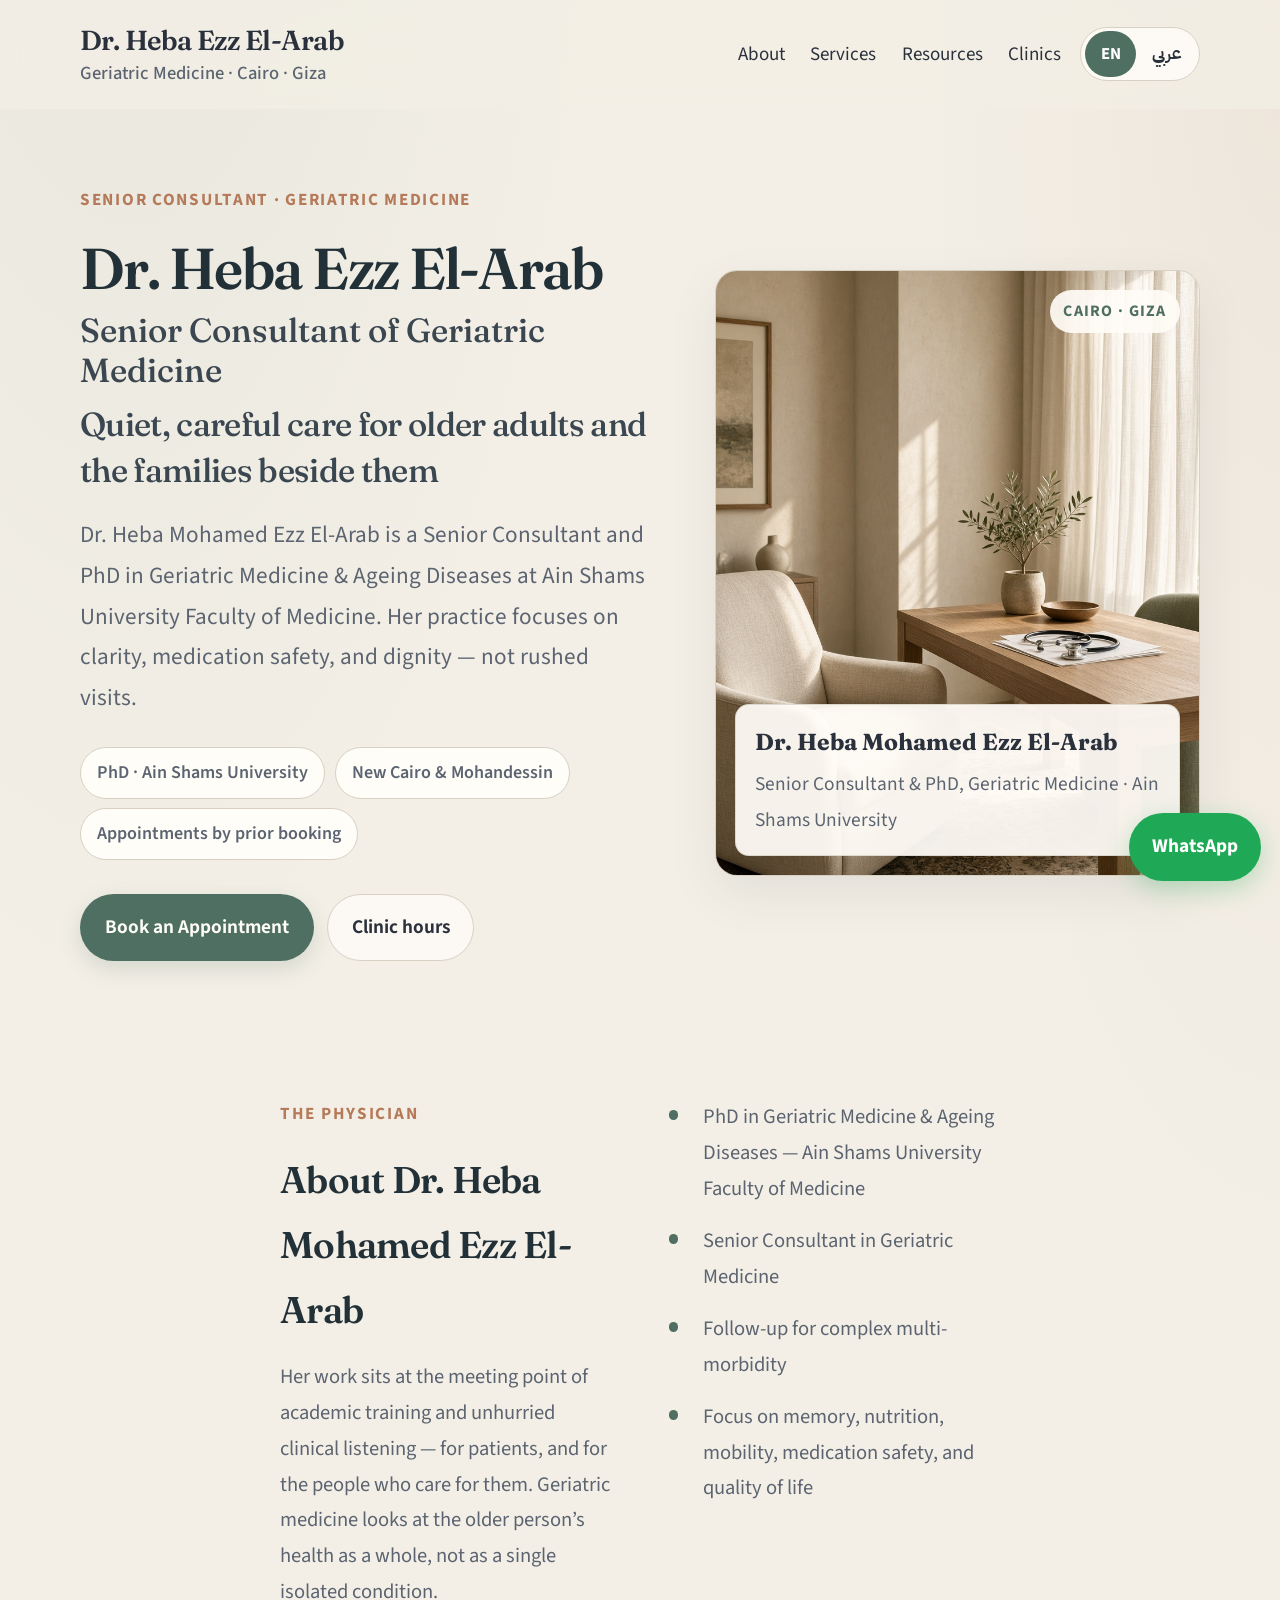
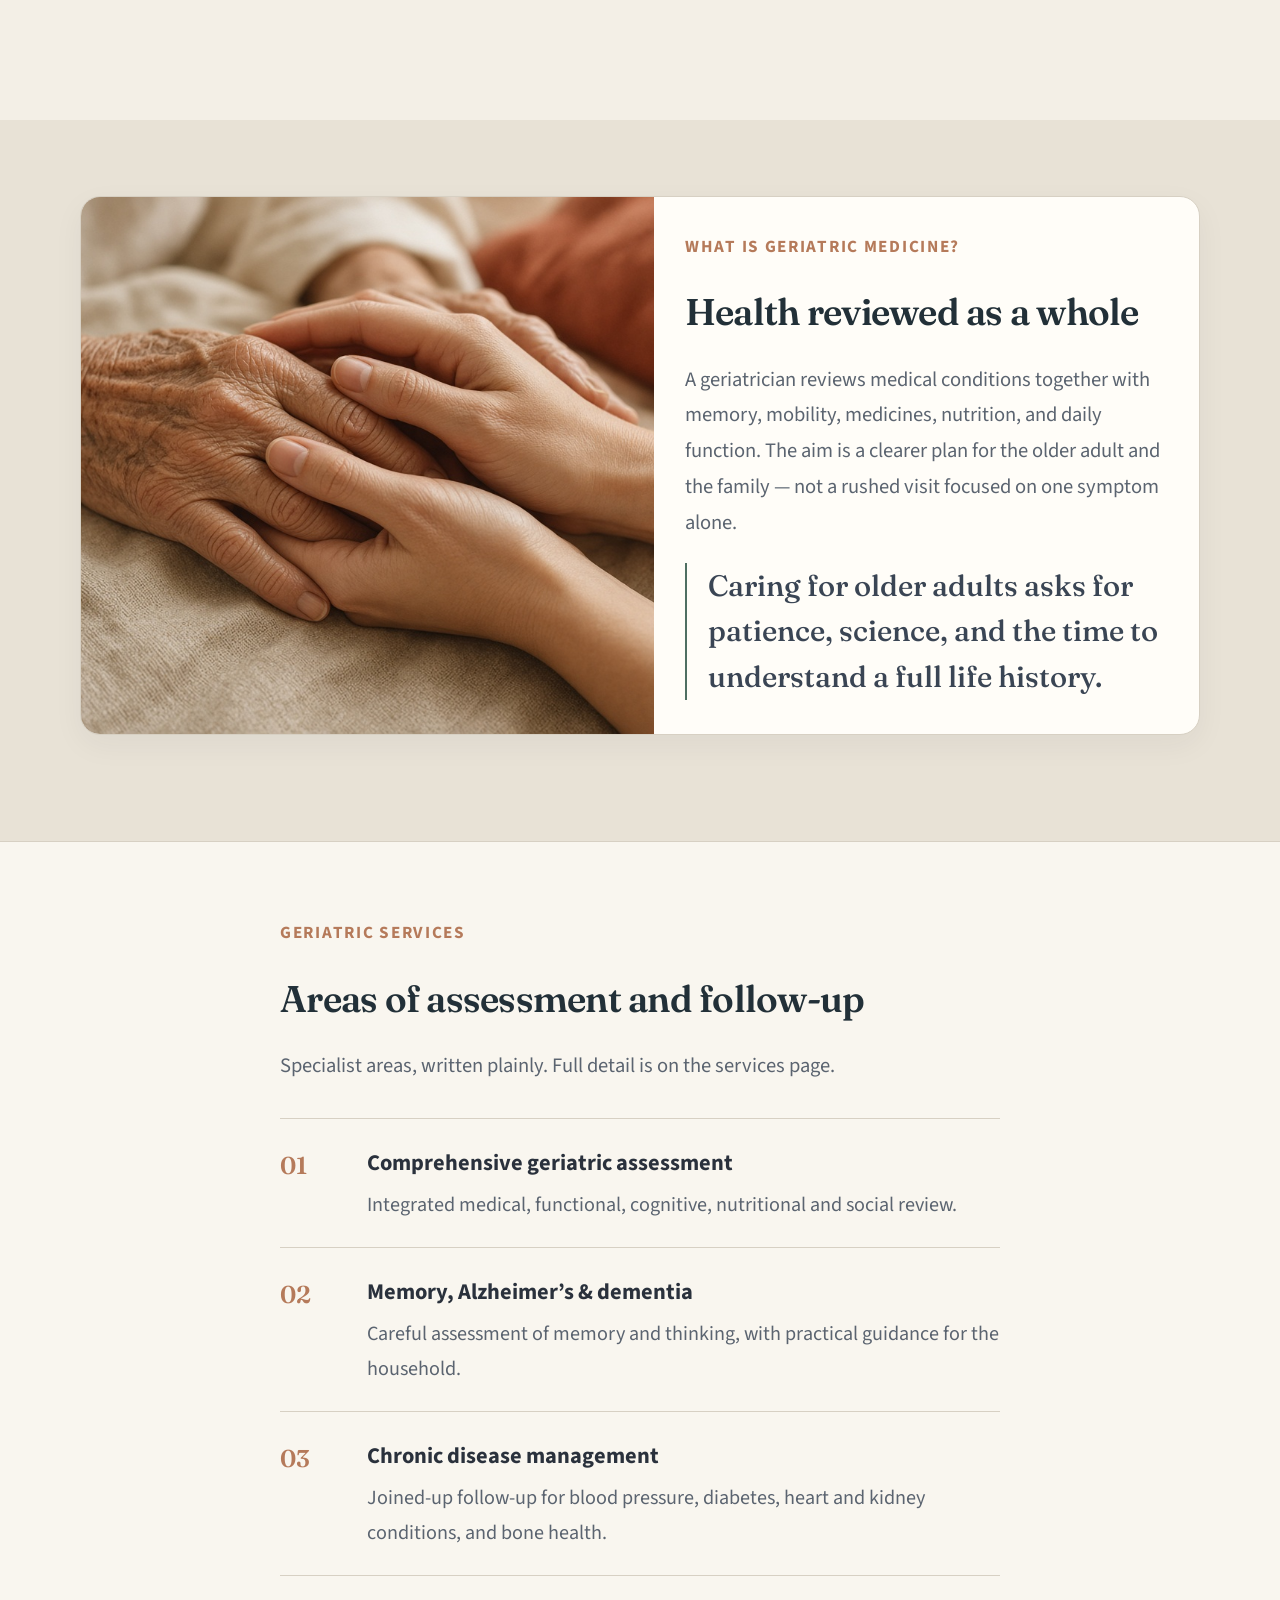
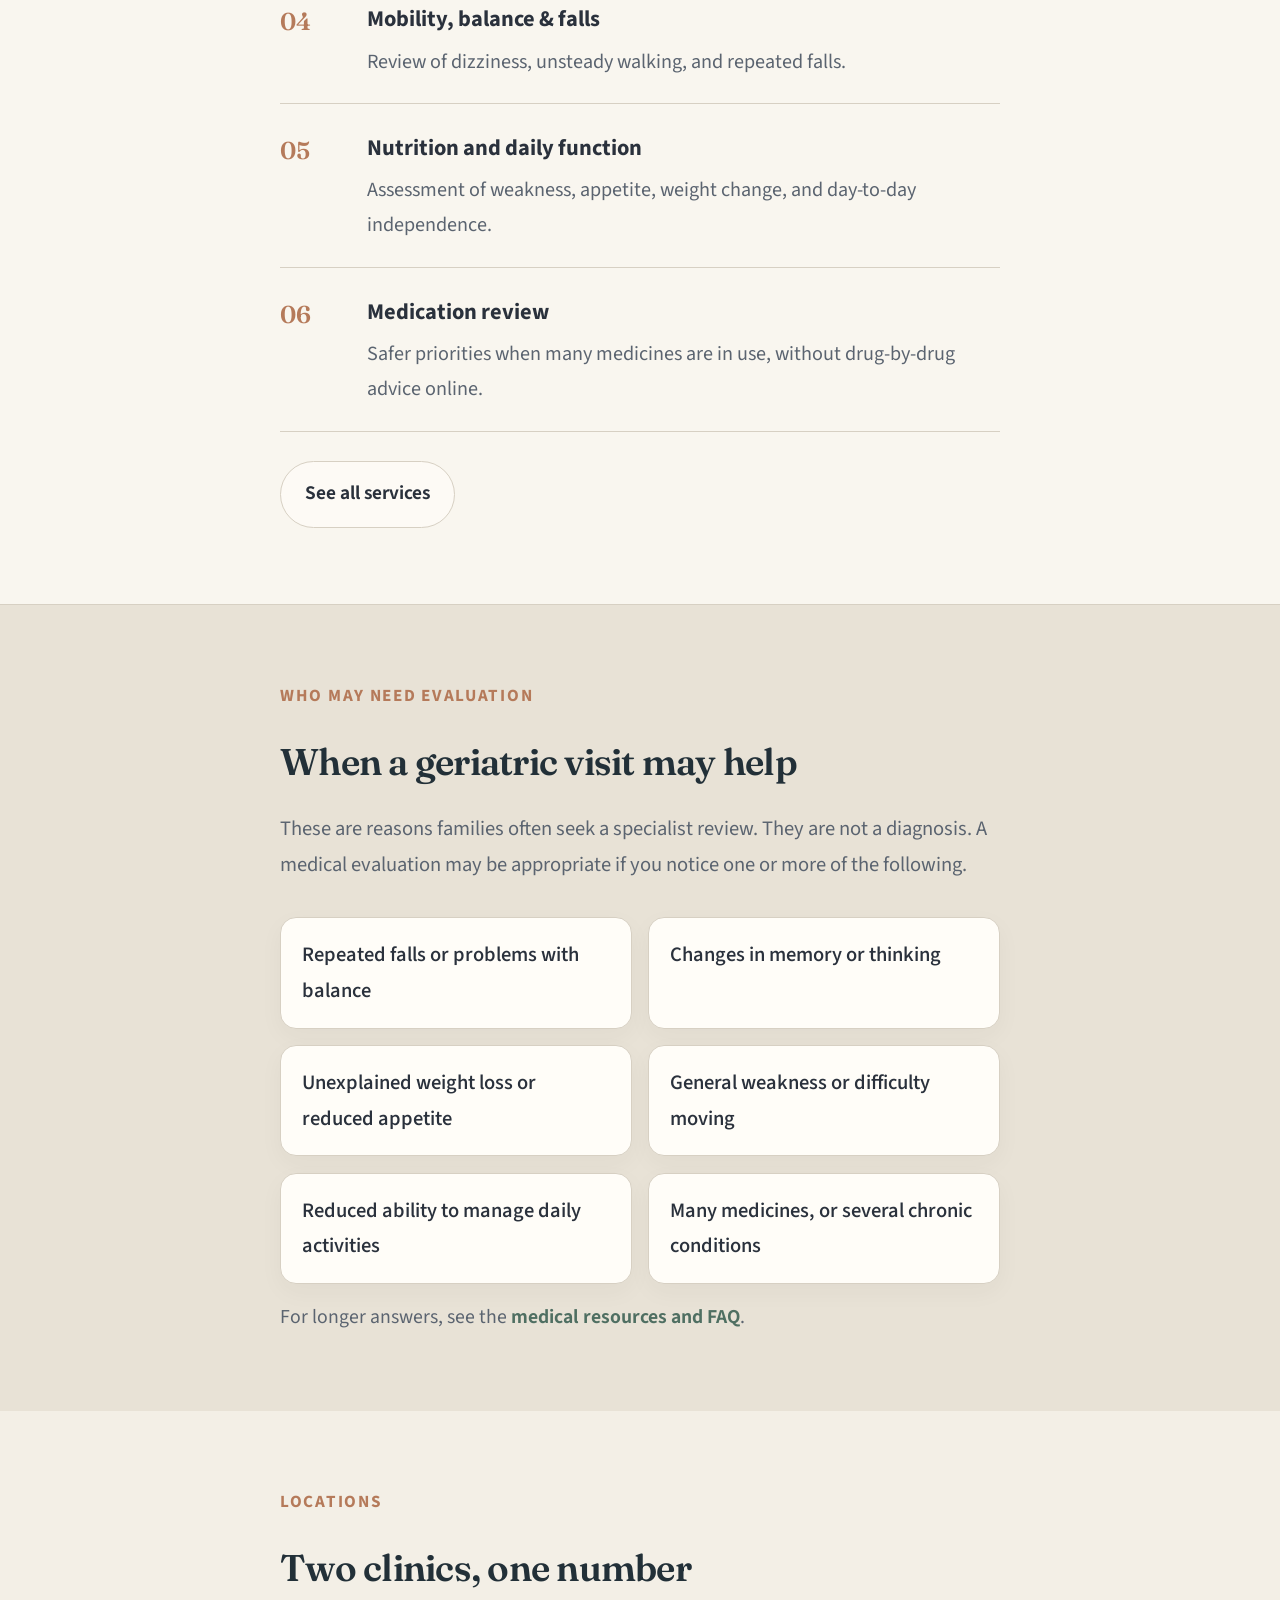
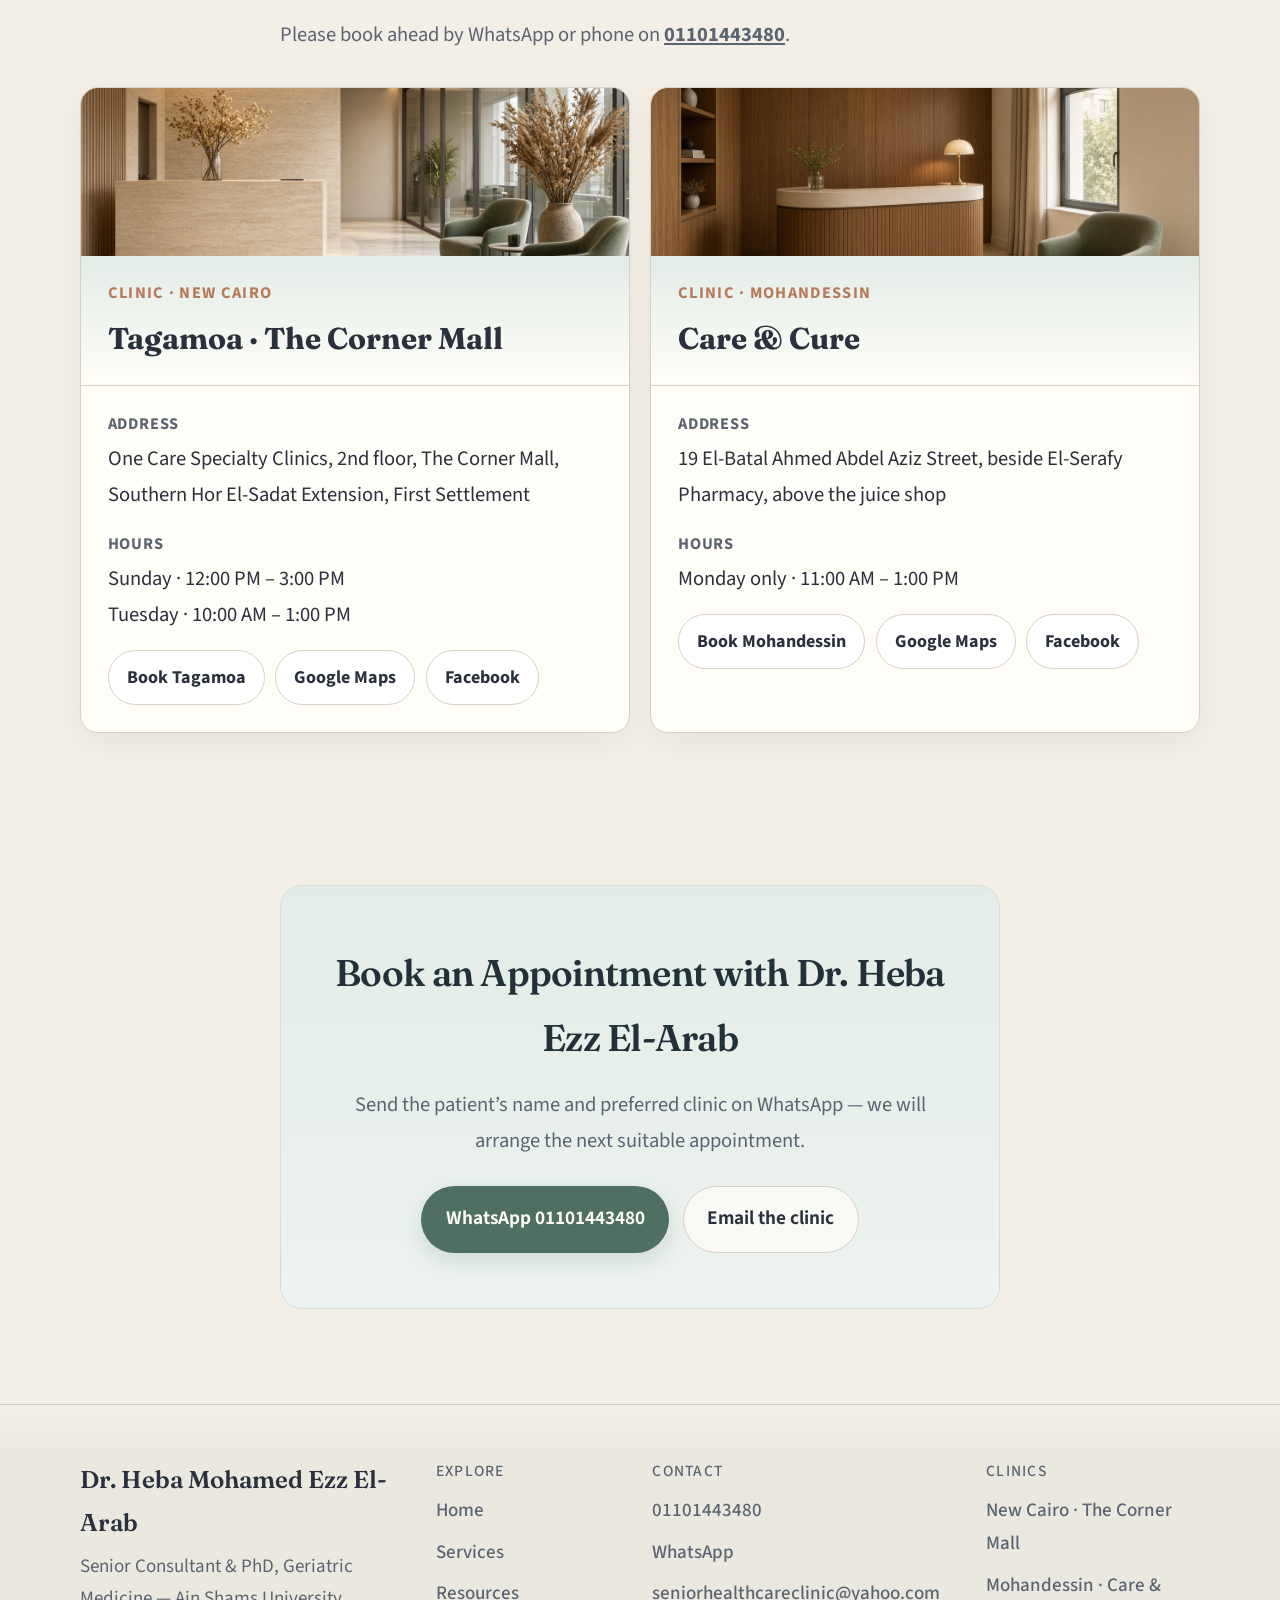
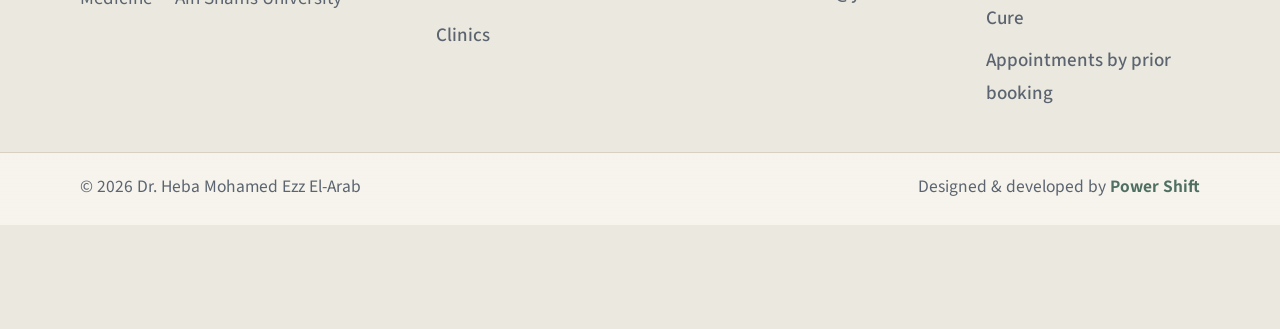
==== commit 51cec4c9: "Give the site a clearer clinic footer. Organize name, links, contact, and clinic names so patients c" ====
--- a/en/index.html
+++ b/en/index.html
@@ -315,12 +315,36 @@
   </main>
 
   <footer class="footer">
-    <div class="narrow">
-      <strong>Dr. Heba Mohamed Ezz El-Arab</strong>
-      <span>Senior Consultant &amp; PhD, Geriatric Medicine — Ain Shams University</span><br />
-      WhatsApp <a href="tel:+201101443480">01101443480</a>
-      · <a href="mailto:seniorhealthcareclinic@yahoo.com">seniorhealthcareclinic@yahoo.com</a>
-      <p class="ps">Website designed &amp; developed by <a href="https://www.powershift.space" target="_blank" rel="noopener">Power Shift</a></p>
+    <div class="wrap footer-grid">
+      <div class="footer-brand">
+        <strong>Dr. Heba Mohamed Ezz El-Arab</strong>
+        <p>Senior Consultant &amp; PhD, Geriatric Medicine — Ain Shams University</p>
+      </div>
+      <nav class="footer-col" aria-label="Site links">
+        <p class="footer-label">Explore</p>
+        <a href="/en/">Home</a>
+        <a href="/en/services/">Services</a>
+        <a href="/en/resources/">Resources</a>
+        <a href="/en/#clinics">Clinics</a>
+      </nav>
+      <div class="footer-col">
+        <p class="footer-label">Contact</p>
+        <a href="tel:+201101443480">01101443480</a>
+        <a href="https://wa.me/201101443480" target="_blank" rel="noopener">WhatsApp</a>
+        <a href="mailto:seniorhealthcareclinic@yahoo.com">seniorhealthcareclinic@yahoo.com</a>
+      </div>
+      <div class="footer-col">
+        <p class="footer-label">Clinics</p>
+        <p>New Cairo · The Corner Mall</p>
+        <p>Mohandessin · Care &amp; Cure</p>
+        <p>Appointments by prior booking</p>
+      </div>
+    </div>
+    <div class="footer-bar">
+      <div class="wrap footer-bar-inner">
+        <span>© 2026 Dr. Heba Mohamed Ezz El-Arab</span>
+        <span>Designed &amp; developed by <a href="https://www.powershift.space" target="_blank" rel="noopener">Power Shift</a></span>
+      </div>
     </div>
   </footer>
 
--- a/css/styles.css
+++ b/css/styles.css
@@ -838,19 +838,100 @@
 }
 
 .footer {
-  padding: 2.6rem 0 6rem;
+  margin-top: 1rem;
+  padding: 0 0 5.5rem;
+  color: var(--muted);
+  font-size: 1rem;
+  background:
+    linear-gradient(180deg, transparent, rgba(79, 111, 98, 0.05) 2.5rem),
+    var(--bg);
   border-top: 1px solid var(--line);
-  color: var(--muted);
-  font-size: 1.02rem;
-}
-.footer strong {
+}
+
+.footer-grid {
+  display: grid;
+  gap: 2rem 2.4rem;
+  padding: 2.8rem 0 2.2rem;
+}
+
+@media (min-width: 720px) {
+  .footer-grid { grid-template-columns: 1.3fr 1fr; }
+}
+
+@media (min-width: 980px) {
+  .footer-grid { grid-template-columns: 1.45fr 0.8fr 1fr 1fr; align-items: start; }
+}
+
+.footer-brand strong {
+  display: block;
   color: var(--ink);
-  display: block;
-  margin-bottom: 0.25rem;
-  font-size: 1.18rem;
-}
-.footer a { color: var(--accent); font-weight: 650; text-decoration: none; }
-.footer .ps { margin-top: 1rem; font-size: 0.9rem; opacity: 0.85; }
+  font-family: var(--serif);
+  font-size: 1.28rem;
+  font-weight: 600;
+  margin-bottom: 0.4rem;
+}
+
+.footer-brand p {
+  margin: 0;
+  max-width: 22rem;
+  line-height: 1.7;
+}
+
+.footer-col {
+  display: flex;
+  flex-direction: column;
+  align-items: flex-start;
+  gap: 0.45rem;
+}
+
+.footer-label {
+  margin: 0 0 0.25rem;
+  color: var(--ink);
+  font-size: 0.82rem;
+  font-weight: 700;
+  letter-spacing: 0.08em;
+  text-transform: uppercase;
+}
+
+html[lang="ar"] .footer-label { letter-spacing: 0.03em; }
+
+.footer-col a,
+.footer-col p {
+  margin: 0;
+  color: var(--muted);
+  text-decoration: none;
+  font-weight: 500;
+}
+
+.footer-col a {
+  min-height: 32px;
+  display: inline-flex;
+  align-items: center;
+  transition: color 0.2s ease;
+}
+
+.footer-col a:hover,
+.footer-bar a:hover { color: var(--accent-deep); }
+
+.footer-bar {
+  border-top: 1px solid var(--line);
+  background: rgba(255, 253, 248, 0.55);
+}
+
+.footer-bar-inner {
+  display: flex;
+  flex-wrap: wrap;
+  justify-content: space-between;
+  gap: 0.6rem 1.2rem;
+  padding: 1rem 0 1.15rem;
+  font-size: 0.92rem;
+}
+
+.footer-bar a {
+  color: var(--accent);
+  font-weight: 650;
+  text-decoration: none;
+}
 
 .wa {
   position: fixed;
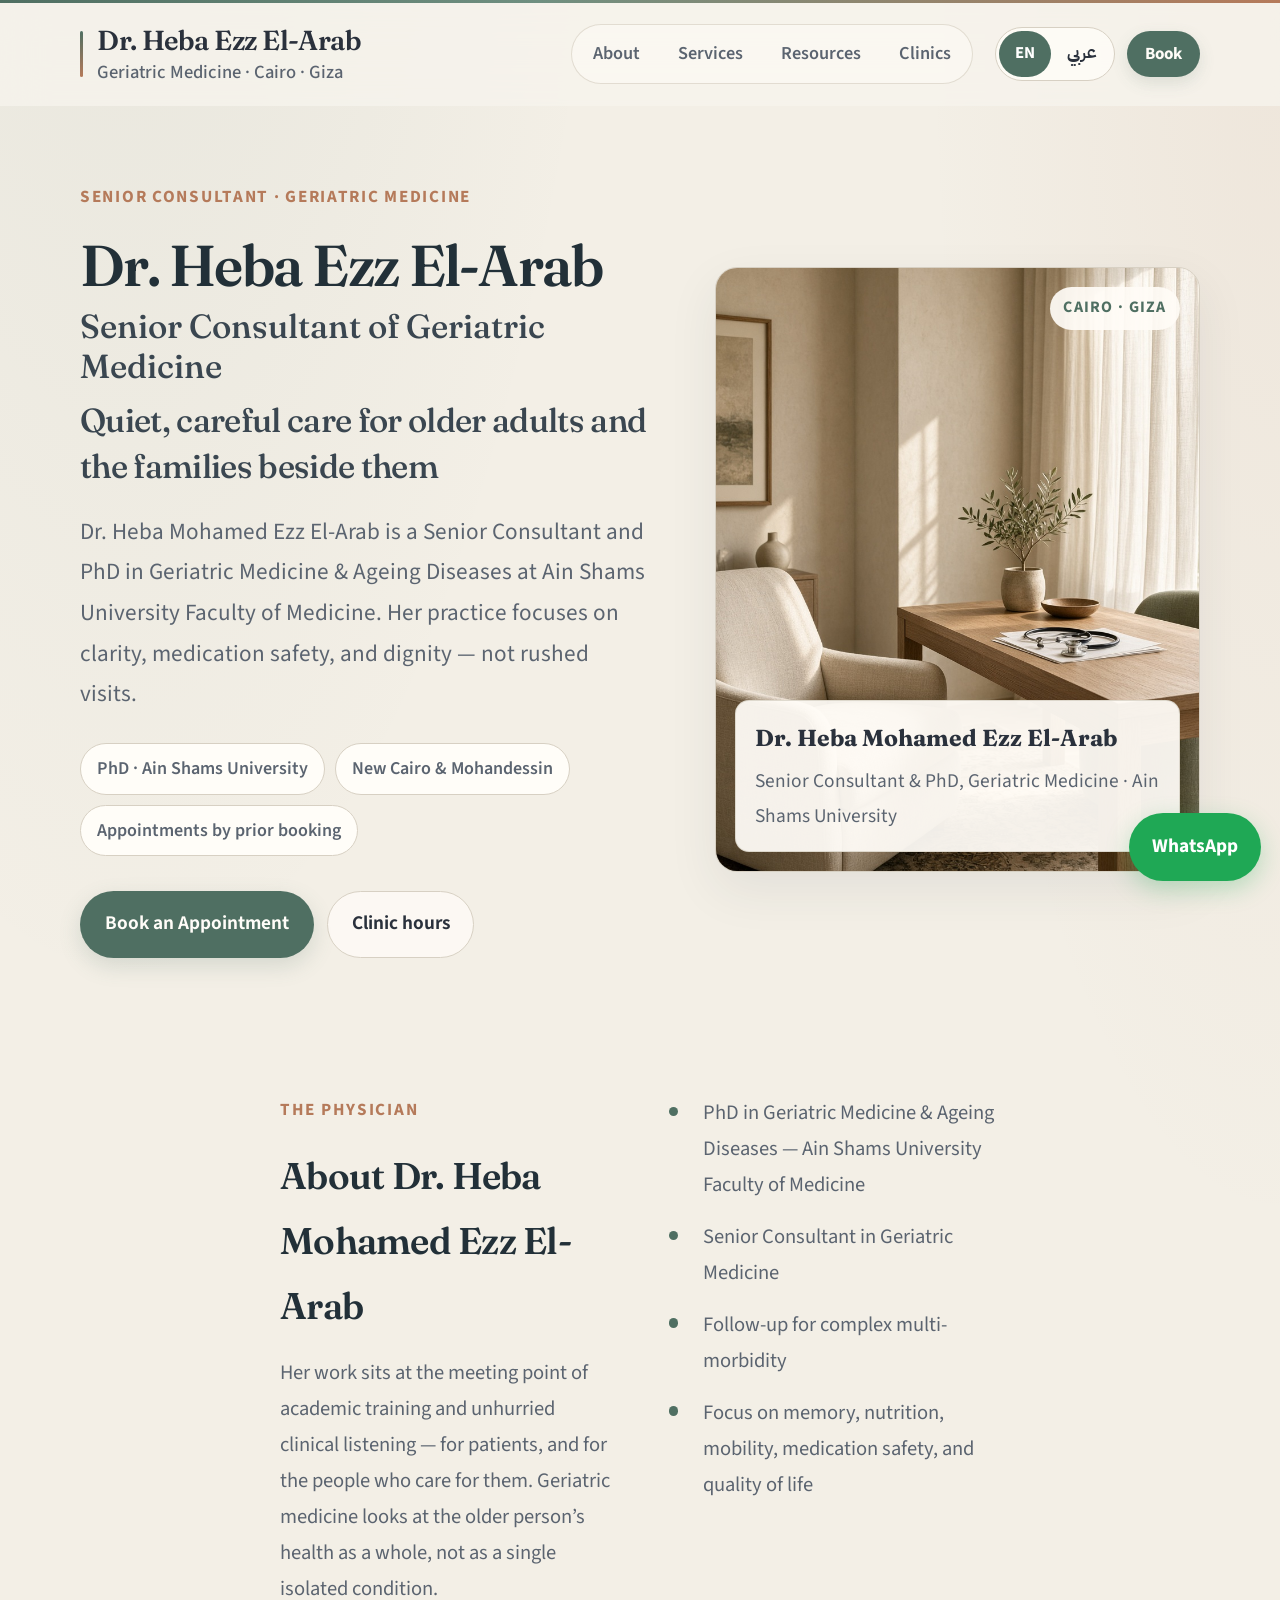
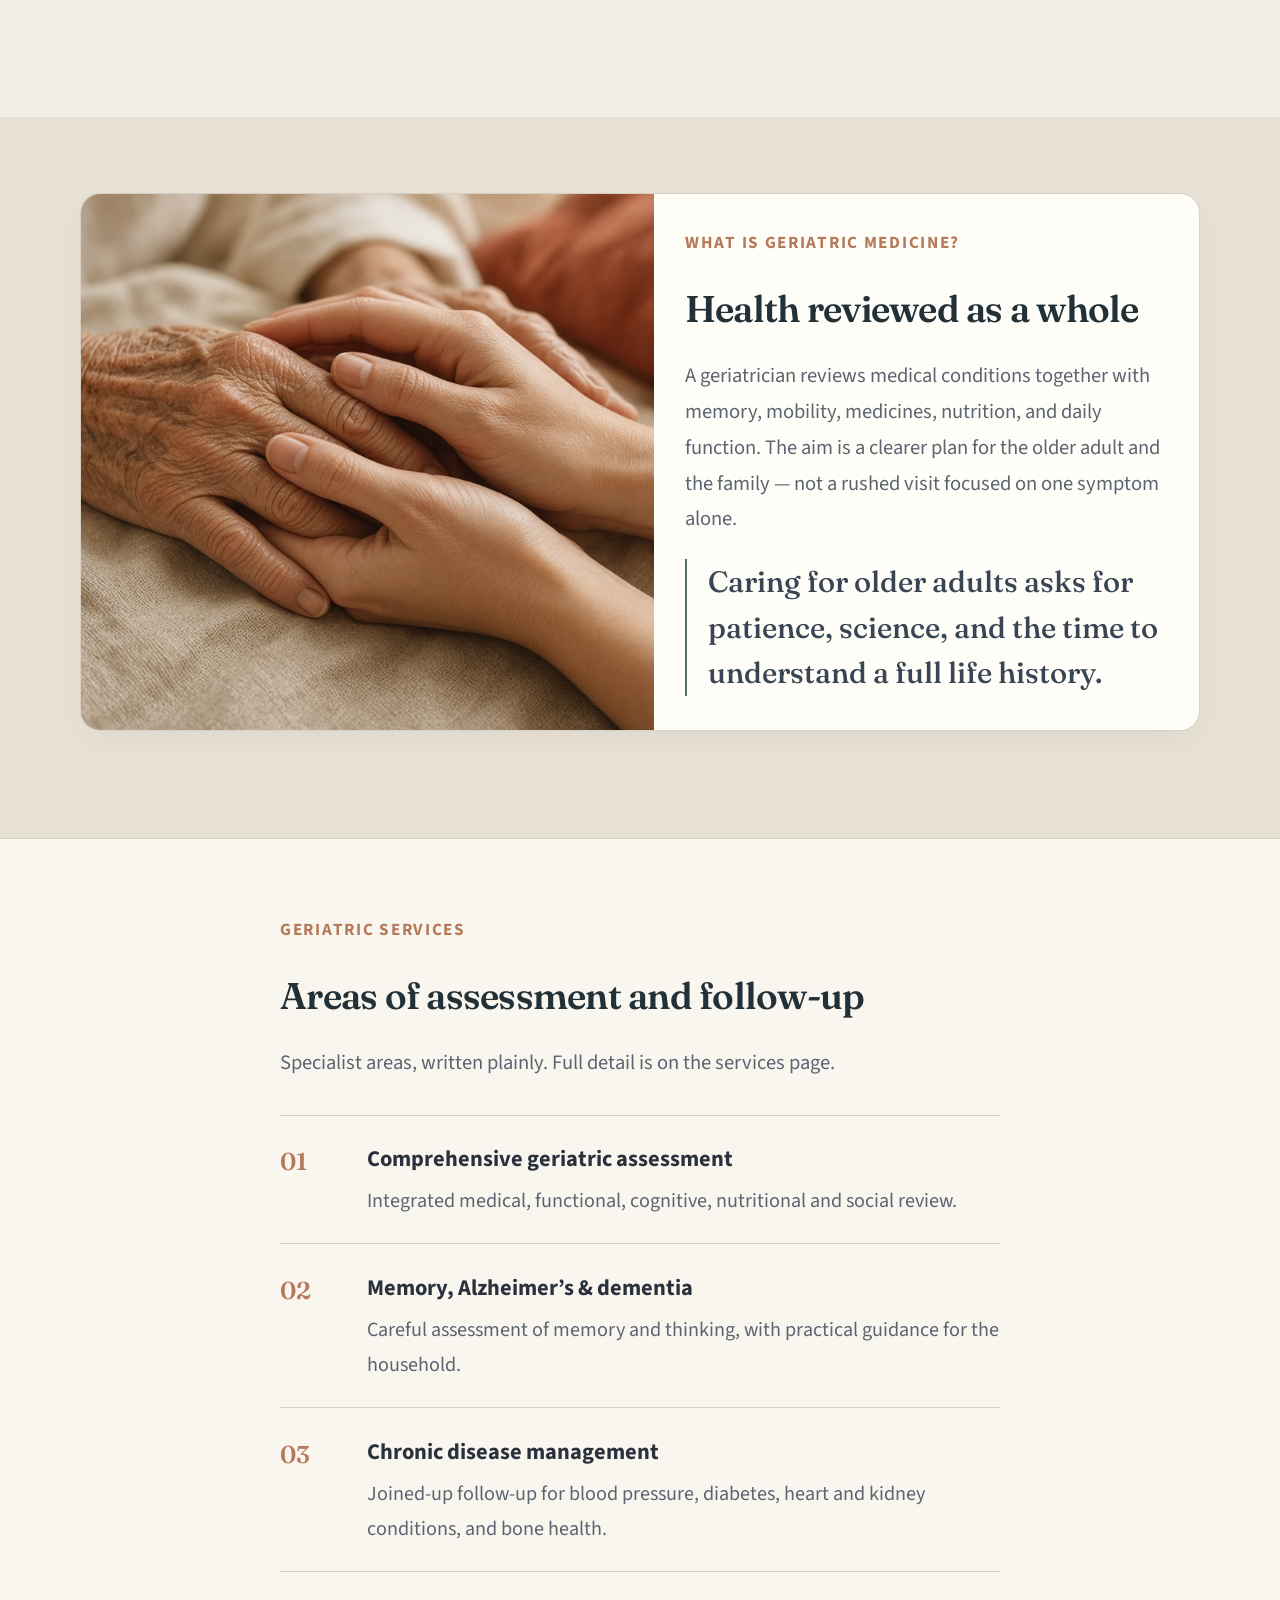
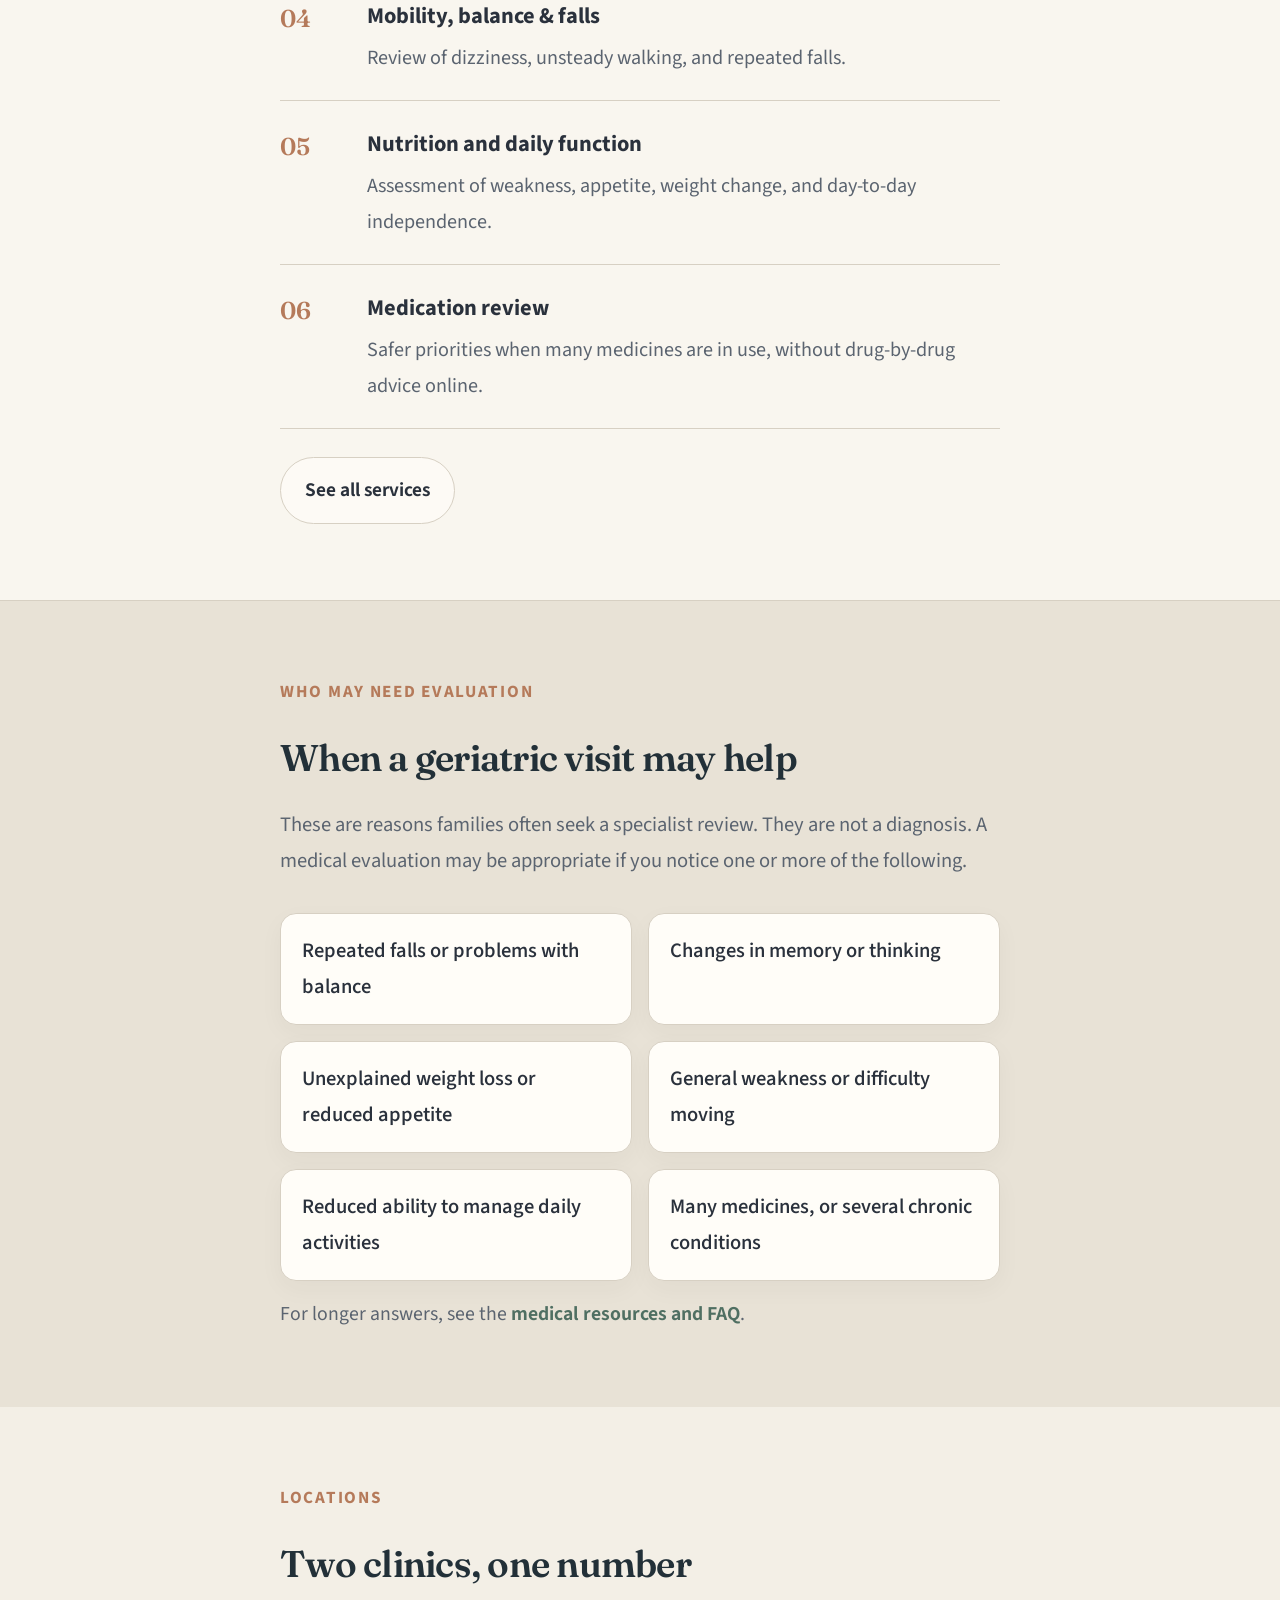
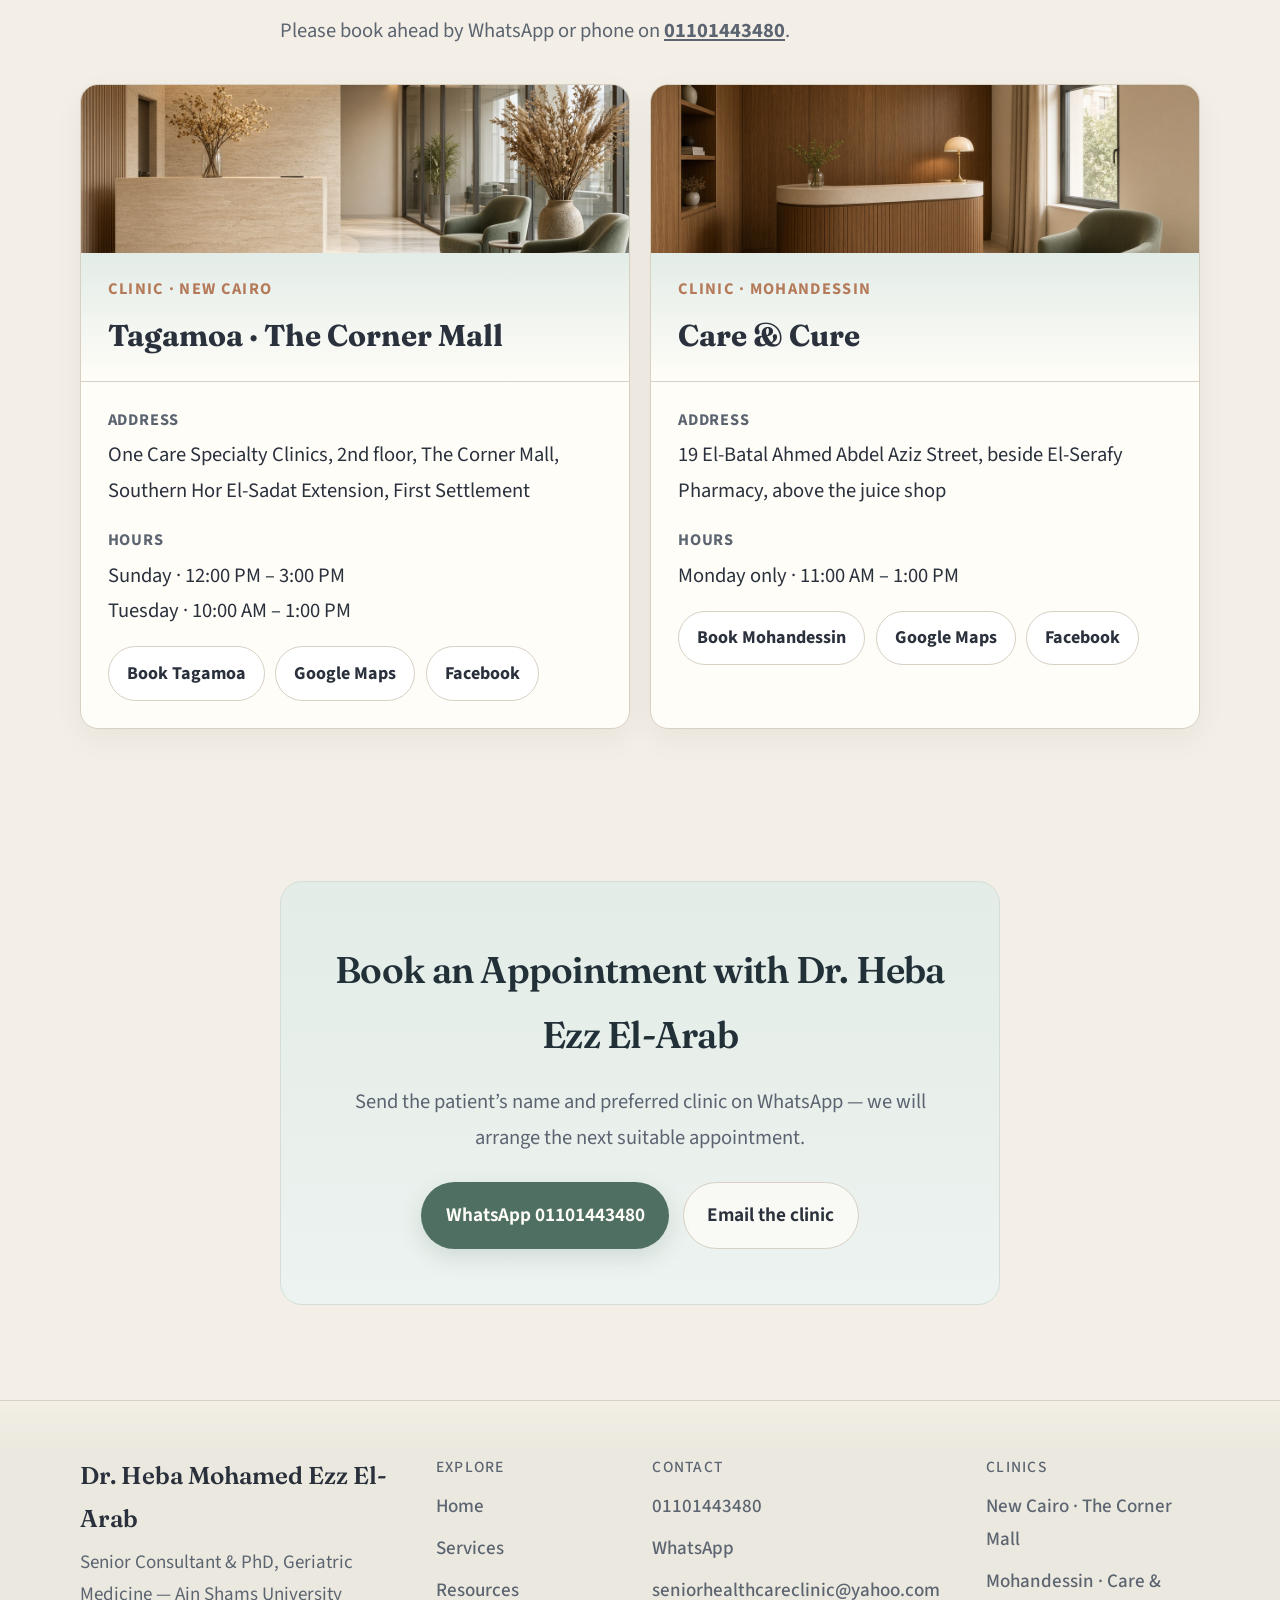
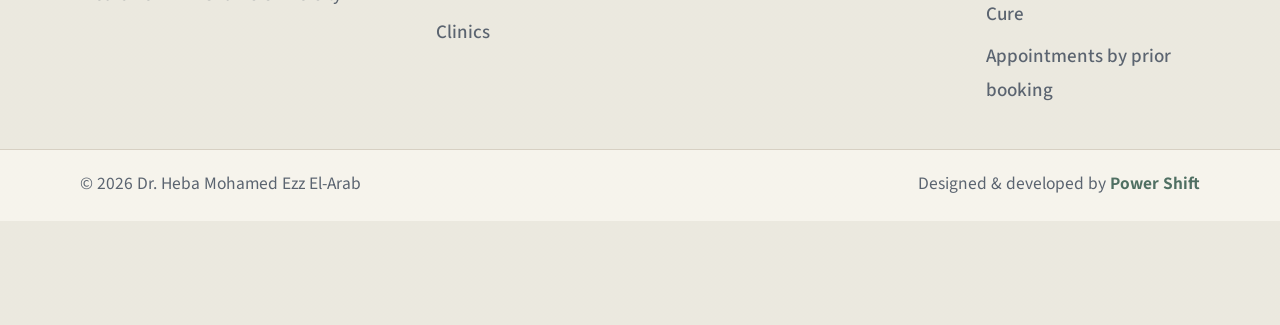
==== commit ea030780: "Refine the header into a calmer clinic bar. Add a sage accent, pill navigation, and a desktop bookin" ====
--- a/en/index.html
+++ b/en/index.html
@@ -96,8 +96,11 @@
   <header class="top">
     <div class="wrap top-inner">
       <a class="logo" href="/en/">
-        <strong class="logo-en">Dr. Heba Ezz El-Arab</strong>
-        <span class="logo-sub logo-sub-en">Geriatric Medicine · Cairo · Giza</span>
+        <span class="logo-mark" aria-hidden="true"></span>
+        <span class="logo-text">
+          <strong class="logo-en">Dr. Heba Ezz El-Arab</strong>
+          <span class="logo-sub logo-sub-en">Geriatric Medicine · Cairo · Giza</span>
+        </span>
       </a>
       <nav class="nav" id="site-nav" aria-label="Primary">
         <a href="/en/#about">About</a>
@@ -110,6 +113,7 @@
           <a href="/en/" hreflang="en" aria-current="page">EN</a>
           <a href="/ar/" hreflang="ar">عربي</a>
         </div>
+        <a class="header-book" href="https://wa.me/201101443480" target="_blank" rel="noopener">Book</a>
         <button class="nav-toggle" type="button" aria-expanded="false" aria-controls="site-nav" aria-label="Menu">
           <span></span>
         </button>
--- a/css/styles.css
+++ b/css/styles.css
@@ -94,36 +94,57 @@
   position: sticky;
   top: 0;
   z-index: 40;
-  background: rgba(243, 239, 230, 0.78);
-  backdrop-filter: blur(20px) saturate(1.2);
+  background: rgba(247, 244, 237, 0.78);
+  backdrop-filter: blur(22px) saturate(1.25);
   border-bottom: 1px solid transparent;
-  transition: background 0.25s ease, border-color 0.25s ease, box-shadow 0.25s ease;
+  transition: background 0.28s ease, border-color 0.28s ease, box-shadow 0.28s ease;
+}
+.top::before {
+  content: "";
+  display: block;
+  height: 3px;
+  background: linear-gradient(90deg, var(--accent) 0%, #6f8f80 42%, var(--warm) 100%);
 }
 .top.is-scrolled {
-  background: rgba(243, 239, 230, 0.94);
-  border-bottom-color: rgba(79, 111, 98, 0.16);
-  box-shadow: 0 10px 30px rgba(42, 49, 60, 0.06);
+  background: rgba(247, 244, 237, 0.96);
+  border-bottom-color: rgba(79, 111, 98, 0.18);
+  box-shadow: 0 12px 36px rgba(42, 49, 60, 0.08);
 }
 
 .top-inner {
   display: flex;
   align-items: center;
-  gap: 1rem;
-  min-height: 5.7rem;
-  padding-block: 0.7rem;
+  gap: 1.15rem;
+  min-height: 5.35rem;
+  padding-block: 0.65rem;
 }
 
 .logo {
   display: flex;
-  flex-direction: column;
-  justify-content: center;
-  align-items: flex-start;
-  gap: 0.08rem;
+  flex-direction: row;
+  justify-content: flex-start;
+  align-items: center;
+  gap: 0.75rem;
   text-decoration: none;
   min-width: 0;
   flex: 1 1 auto;
   line-height: 1.2;
   text-align: start;
+}
+
+.logo-mark {
+  width: 3px;
+  height: 2.45rem;
+  border-radius: 99px;
+  background: linear-gradient(180deg, var(--accent), var(--warm));
+  flex-shrink: 0;
+}
+
+.logo-text {
+  display: flex;
+  flex-direction: column;
+  min-width: 0;
+  gap: 0.06rem;
 }
 
 .logo-en,
@@ -177,32 +198,35 @@
 .nav {
   display: flex;
   align-items: center;
-  gap: 1.35rem;
+  gap: 0.2rem;
   margin-inline-start: auto;
+  padding: 0.2rem;
+  border-radius: 999px;
+  background: rgba(255, 253, 248, 0.45);
+  border: 1px solid rgba(215, 208, 195, 0.7);
 }
 
 .nav a {
   position: relative;
   text-decoration: none;
-  font-size: 1rem;
-  padding-block: 0.2rem;
-  transition: color 0.22s ease;
-}
-.nav a::after {
-  content: "";
-  position: absolute;
-  inset-inline: 0;
-  bottom: -0.35rem;
-  height: 2px;
-  background: var(--accent);
-  transform: scaleX(0);
-  transform-origin: center;
-  transition: transform 0.22s ease;
-}
+  font-size: 0.96rem;
+  font-weight: 600;
+  padding: 0.48rem 0.9rem;
+  border-radius: 999px;
+  color: var(--muted);
+  transition: color 0.22s ease, background 0.22s ease;
+}
+.nav a::after { display: none; }
 .nav a:hover,
-.nav a:focus-visible { color: var(--ink); }
-.nav a:hover::after,
-.nav a:focus-visible::after { transform: scaleX(1); }
+.nav a:focus-visible {
+  color: var(--ink);
+  background: rgba(255, 253, 248, 0.95);
+}
+.nav a.is-current {
+  color: var(--accent-deep);
+  background: #fff;
+  box-shadow: 0 4px 14px rgba(42, 49, 60, 0.06);
+}
 
 .header-tools {
   display: flex;
@@ -245,8 +269,29 @@
   color: white;
 }
 
-.nav a.is-current { color: var(--accent-deep); }
-.nav a.is-current::after { transform: scaleX(1); }
+.header-book {
+  display: none;
+  align-items: center;
+  justify-content: center;
+  min-height: 2.45rem;
+  padding: 0.4rem 0.95rem;
+  border-radius: 999px;
+  background: var(--accent);
+  color: var(--paper);
+  text-decoration: none;
+  font-weight: 700;
+  font-size: 0.9rem;
+  box-shadow: 0 6px 16px rgba(79, 111, 98, 0.16);
+  transition: background 0.2s ease, transform 0.2s ease;
+}
+.header-book:hover {
+  background: var(--accent-deep);
+  transform: translateY(-1px);
+}
+
+@media (min-width: 1080px) {
+  .header-book { display: inline-flex; }
+}
 
 .book,
 .btn {
@@ -972,19 +1017,22 @@
   .nav {
     display: none;
     position: absolute;
-    inset-inline: 0;
-    top: 100%;
-    background: rgba(243, 239, 230, 0.98);
-    border-bottom: 1px solid var(--line);
-    padding: 0.6rem 1.25rem 1rem;
+    inset-inline: 0.75rem;
+    top: calc(100% + 0.35rem);
+    background: rgba(255, 253, 248, 0.98);
+    border: 1px solid var(--line);
+    border-radius: 16px;
+    box-shadow: 0 18px 40px rgba(42, 49, 60, 0.1);
+    padding: 0.45rem;
     flex-direction: column;
     align-items: stretch;
-    gap: 0;
+    gap: 0.15rem;
   }
   .nav.is-open { display: flex; }
   .nav a {
-    padding: 0.75rem 0;
-    border-bottom: 1px solid var(--line);
+    padding: 0.8rem 0.9rem;
+    border-radius: 12px;
+    border-bottom: 0;
   }
   .top { position: sticky; }
   .top-inner { position: relative; }
